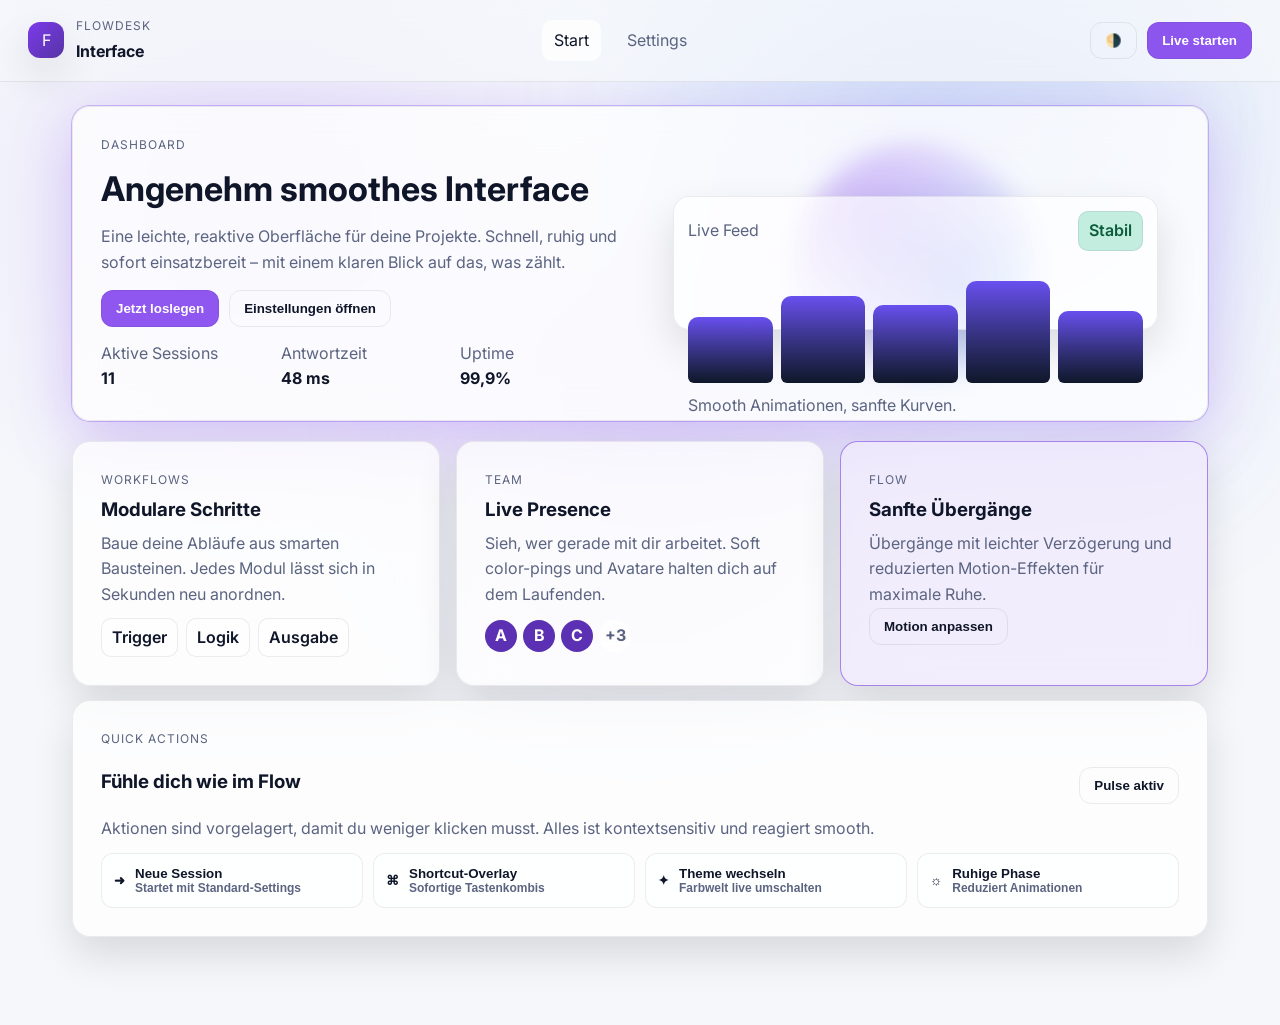
==== index.html @ dec35f63 "Document site usage and remove stray Index file" ====
<!DOCTYPE html>
<html lang="de">
  <head>
    <meta charset="UTF-8" />
    <meta name="viewport" content="width=device-width, initial-scale=1.0" />
    <title>Flowdesk – Interface</title>
    <link rel="preconnect" href="https://fonts.googleapis.com" />
    <link rel="preconnect" href="https://fonts.gstatic.com" crossorigin />
    <link
      href="https://fonts.googleapis.com/css2?family=Inter:wght@400;500;600;700&display=swap"
      rel="stylesheet"
    />
    <link rel="stylesheet" href="styles.css" />
  </head>
  <body>
    <div class="background-glow"></div>
    <header class="topbar">
      <div class="brand">
        <div class="brand-icon">F</div>
        <div>
          <p class="eyebrow">Flowdesk</p>
          <strong>Interface</strong>
        </div>
      </div>
      <nav class="nav-links">
        <a class="active" href="./index.html">Start</a>
        <a href="./settings.html">Settings</a>
      </nav>
      <div class="top-actions">
        <button class="ghost" id="theme-toggle" aria-label="Theme wechseln">
          🌗
        </button>
        <button class="primary">Live starten</button>
      </div>
    </header>

    <main class="layout">
      <section class="hero card">
        <div>
          <p class="eyebrow">Dashboard</p>
          <h1>Angenehm smoothes Interface</h1>
          <p class="muted">
            Eine leichte, reaktive Oberfläche für deine Projekte. Schnell, ruhig und
            sofort einsatzbereit – mit einem klaren Blick auf das, was zählt.
          </p>
          <div class="hero-actions">
            <button class="primary">Jetzt loslegen</button>
            <button class="ghost" onclick="window.location='settings.html'">
              Einstellungen öffnen
            </button>
          </div>
          <div class="mini-metrics">
            <div>
              <p class="muted">Aktive Sessions</p>
              <strong id="session-counter">12</strong>
            </div>
            <div>
              <p class="muted">Antwortzeit</p>
              <strong>48 ms</strong>
            </div>
            <div>
              <p class="muted">Uptime</p>
              <strong>99,9%</strong>
            </div>
          </div>
        </div>
        <div class="hero-visual">
          <div class="orb"></div>
          <div class="glass-panel">
            <div class="panel-heading">
              <p class="muted">Live Feed</p>
              <span class="chip success">Stabil</span>
            </div>
            <div class="graph">
              <div class="bar" style="height: 55%"></div>
              <div class="bar" style="height: 72%"></div>
              <div class="bar" style="height: 65%"></div>
              <div class="bar" style="height: 85%"></div>
              <div class="bar" style="height: 60%"></div>
            </div>
            <p class="muted">Smooth Animationen, sanfte Kurven.</p>
          </div>
        </div>
      </section>

      <section class="grid">
        <article class="card">
          <p class="eyebrow">Workflows</p>
          <h3>Modulare Schritte</h3>
          <p class="muted">
            Baue deine Abläufe aus smarten Bausteinen. Jedes Modul lässt sich in Sekunden
            neu anordnen.
          </p>
          <div class="pill-row">
            <span class="chip">Trigger</span>
            <span class="chip">Logik</span>
            <span class="chip">Ausgabe</span>
          </div>
        </article>
        <article class="card">
          <p class="eyebrow">Team</p>
          <h3>Live Presence</h3>
          <p class="muted">
            Sieh, wer gerade mit dir arbeitet. Soft color-pings und Avatare halten dich auf
            dem Laufenden.
          </p>
          <div class="avatars">
            <span class="avatar">A</span>
            <span class="avatar">B</span>
            <span class="avatar">C</span>
            <span class="avatar muted-avatar">+3</span>
          </div>
        </article>
        <article class="card highlight">
          <p class="eyebrow">Flow</p>
          <h3>Sanfte Übergänge</h3>
          <p class="muted">
            Übergänge mit leichter Verzögerung und reduzierten Motion-Effekten für
            maximale Ruhe.
          </p>
          <button class="primary ghost" onclick="window.location='settings.html'">
            Motion anpassen
          </button>
        </article>
      </section>

      <section class="card">
        <div class="section-header">
          <div>
            <p class="eyebrow">Quick Actions</p>
            <h3>Fühle dich wie im Flow</h3>
            <p class="muted">
              Aktionen sind vorgelagert, damit du weniger klicken musst. Alles ist
              kontextsensitiv und reagiert smooth.
            </p>
          </div>
          <button class="ghost" id="pulse-toggle">Pulse aktiv</button>
        </div>
        <div class="actions-grid">
          <button class="action-btn">
            <span>➜</span>
            <div>
              <strong>Neue Session</strong>
              <p class="muted small">Startet mit Standard-Settings</p>
            </div>
          </button>
          <button class="action-btn">
            <span>⌘</span>
            <div>
              <strong>Shortcut-Overlay</strong>
              <p class="muted small">Sofortige Tastenkombis</p>
            </div>
          </button>
          <button class="action-btn">
            <span>✦</span>
            <div>
              <strong>Theme wechseln</strong>
              <p class="muted small">Farbwelt live umschalten</p>
            </div>
          </button>
          <button class="action-btn">
            <span>☼</span>
            <div>
              <strong>Ruhige Phase</strong>
              <p class="muted small">Reduziert Animationen</p>
            </div>
          </button>
        </div>
      </section>
    </main>

    <script src="script.js"></script>
  </body>
</html>
---- styles.css ----
:root {
  --bg: #0f1629;
  --card: rgba(255, 255, 255, 0.04);
  --text: #e8ecf5;
  --muted: #9da8c2;
  --border: rgba(255, 255, 255, 0.08);
  --accent: #7c3aed;
  --shadow: 0 20px 60px rgba(0, 0, 0, 0.35);
  color-scheme: dark;
}

:root[data-theme='light'] {
  --bg: #f5f7fb;
  --card: rgba(255, 255, 255, 0.75);
  --text: #0f1629;
  --muted: #5b6480;
  --border: rgba(15, 22, 41, 0.08);
  --shadow: 0 18px 40px rgba(0, 0, 0, 0.12);
  color-scheme: light;
}

*,
*::before,
*::after {
  box-sizing: border-box;
}

body {
  margin: 0;
  font-family: 'Inter', system-ui, -apple-system, sans-serif;
  background: radial-gradient(circle at 20% 20%, rgba(124, 58, 237, 0.1), transparent 28%),
    radial-gradient(circle at 70% 10%, rgba(37, 99, 235, 0.08), transparent 26%),
    var(--bg);
  color: var(--text);
  min-height: 100vh;
  line-height: 1.6;
  transition: background 300ms ease, color 300ms ease;
  padding-bottom: 64px;
}

.background-glow {
  position: fixed;
  inset: 0;
  pointer-events: none;
  background: radial-gradient(circle, rgba(124, 58, 237, 0.14), transparent 40%),
    radial-gradient(circle at 80% 10%, rgba(37, 99, 235, 0.2), transparent 40%);
  filter: blur(60px);
  opacity: 0.65;
  z-index: 0;
}

.topbar {
  position: sticky;
  top: 0;
  z-index: 3;
  display: flex;
  align-items: center;
  justify-content: space-between;
  padding: 16px 28px;
  backdrop-filter: blur(16px);
  background: color-mix(in srgb, var(--bg) 75%, transparent);
  border-bottom: 1px solid var(--border);
}

.brand {
  display: flex;
  gap: 12px;
  align-items: center;
}

.brand-icon {
  width: 36px;
  height: 36px;
  display: grid;
  place-items: center;
  background: linear-gradient(135deg, var(--accent), color-mix(in srgb, var(--accent) 60%, #1f2937));
  color: #fff;
  border-radius: 12px;
  box-shadow: var(--shadow);
}

.nav-links {
  display: flex;
  gap: 14px;
  align-items: center;
}

.nav-links a {
  color: var(--muted);
  text-decoration: none;
  padding: 8px 12px;
  border-radius: 10px;
  transition: color 160ms ease, background 180ms ease;
}

.nav-links a:hover,
.nav-links a.active {
  color: var(--text);
  background: var(--card);
}

.top-actions {
  display: flex;
  gap: 10px;
}

.layout {
  position: relative;
  z-index: 1;
  max-width: 1200px;
  margin: 0 auto;
  padding: 24px clamp(16px, 3vw, 32px);
}

.card {
  background: var(--card);
  border: 1px solid var(--border);
  border-radius: 18px;
  padding: clamp(18px, 3vw, 28px);
  box-shadow: var(--shadow);
  backdrop-filter: blur(18px);
  transition: transform 160ms ease, border-color 160ms ease, background 200ms ease;
}

.card:hover {
  transform: translateY(-2px);
  border-color: color-mix(in srgb, var(--accent) 40%, var(--border));
}

.hero {
  display: grid;
  gap: 24px;
  grid-template-columns: repeat(auto-fit, minmax(280px, 1fr));
  align-items: center;
  margin-bottom: 20px;
}

.hero h1 {
  margin: 8px 0;
  font-size: clamp(24px, 4vw, 34px);
}

.muted {
  color: var(--muted);
  margin: 0;
}

.eyebrow {
  text-transform: uppercase;
  letter-spacing: 0.08em;
  font-size: 12px;
  color: var(--muted);
  margin: 0 0 4px;
}

.hero-actions {
  display: flex;
  gap: 10px;
  flex-wrap: wrap;
  margin-top: 14px;
}

.primary,
.ghost {
  border: 1px solid var(--border);
  padding: 10px 14px;
  border-radius: 12px;
  background: color-mix(in srgb, var(--accent) 85%, transparent);
  color: #fff;
  cursor: pointer;
  font-weight: 600;
  transition: transform 120ms ease, box-shadow 200ms ease, background 200ms ease;
}

.primary:hover {
  transform: translateY(-1px);
  box-shadow: 0 10px 26px color-mix(in srgb, var(--accent) 45%, transparent);
}

.ghost {
  background: transparent;
  color: var(--text);
}

.ghost:hover {
  background: var(--card);
}

.grid {
  display: grid;
  grid-template-columns: repeat(auto-fit, minmax(240px, 1fr));
  gap: 16px;
  margin: 14px 0;
}

.pill-row {
  display: flex;
  gap: 8px;
  flex-wrap: wrap;
  margin-top: 10px;
}

.chip {
  display: inline-flex;
  align-items: center;
  gap: 6px;
  padding: 6px 10px;
  border-radius: 10px;
  background: color-mix(in srgb, var(--card) 70%, transparent);
  border: 1px solid var(--border);
  color: var(--text);
  font-weight: 600;
}

.chip.success {
  background: color-mix(in srgb, #10b981 25%, var(--card));
  color: #0b5d3e;
}

.avatars {
  display: flex;
  gap: 6px;
  margin-top: 12px;
}

.avatar {
  width: 32px;
  height: 32px;
  display: grid;
  place-items: center;
  border-radius: 50%;
  background: color-mix(in srgb, var(--accent) 70%, #111827);
  color: #fff;
  font-weight: 700;
}

.muted-avatar {
  background: var(--card);
  color: var(--muted);
}

.highlight {
  border-color: color-mix(in srgb, var(--accent) 55%, var(--border));
  background: color-mix(in srgb, var(--accent) 8%, var(--card));
}

.mini-metrics {
  display: grid;
  grid-template-columns: repeat(auto-fit, minmax(120px, 1fr));
  gap: 12px;
  margin-top: 14px;
}

.hero-visual {
  position: relative;
  display: grid;
  place-items: center;
}

.orb {
  width: 240px;
  height: 240px;
  border-radius: 50%;
  background: radial-gradient(circle at 30% 30%, rgba(124, 58, 237, 0.35), transparent 70%),
    radial-gradient(circle at 70% 60%, rgba(37, 99, 235, 0.32), transparent 60%);
  filter: blur(12px);
  animation: float 6s ease-in-out infinite;
}

.glass-panel {
  position: absolute;
  inset: 20% 10%;
  background: color-mix(in srgb, var(--card) 90%, transparent);
  border-radius: 16px;
  padding: 14px;
  border: 1px solid var(--border);
  box-shadow: var(--shadow);
}

.panel-heading {
  display: flex;
  justify-content: space-between;
  align-items: center;
  margin-bottom: 12px;
}

.graph {
  display: grid;
  grid-template-columns: repeat(5, 1fr);
  gap: 8px;
  height: 120px;
  align-items: end;
  margin-bottom: 10px;
}

.bar {
  background: linear-gradient(180deg, color-mix(in srgb, var(--accent) 70%, #3b82f6), #0f172a);
  border-radius: 10px 10px 6px 6px;
  animation: pulse 2.4s ease-in-out infinite;
}

.grid.settings-grid .card {
  min-height: 180px;
}

.toggle-row,
.accent-row {
  display: flex;
  align-items: center;
  justify-content: space-between;
  gap: 12px;
  margin-top: 14px;
}

.accent-row {
  flex-wrap: wrap;
  justify-content: flex-start;
}

.chip.accent {
  cursor: pointer;
  border: 1px solid transparent;
  transition: border-color 150ms ease, transform 120ms ease;
}

.chip.accent:hover {
  transform: translateY(-1px);
  border-color: color-mix(in srgb, var(--accent) 60%, var(--border));
}

.switch {
  position: relative;
  display: inline-block;
  width: 48px;
  height: 26px;
}

.switch input {
  opacity: 0;
  width: 0;
  height: 0;
}

.slider {
  position: absolute;
  cursor: pointer;
  inset: 0;
  background: color-mix(in srgb, var(--muted) 25%, var(--card));
  transition: 180ms;
  border-radius: 32px;
  border: 1px solid var(--border);
}

.slider:before {
  position: absolute;
  content: '';
  height: 18px;
  width: 18px;
  left: 4px;
  bottom: 3px;
  background: #fff;
  border-radius: 50%;
  transition: 180ms;
  box-shadow: 0 6px 16px rgba(0, 0, 0, 0.25);
}

input:checked + .slider {
  background: color-mix(in srgb, var(--accent) 70%, transparent);
}

input:checked + .slider:before {
  transform: translateX(20px);
}

.section-header {
  display: flex;
  justify-content: space-between;
  gap: 12px;
  align-items: center;
  flex-wrap: wrap;
}

.actions-grid {
  display: grid;
  grid-template-columns: repeat(auto-fit, minmax(220px, 1fr));
  gap: 10px;
  margin-top: 12px;
}

.action-btn {
  display: grid;
  grid-template-columns: auto 1fr;
  gap: 10px;
  align-items: center;
  width: 100%;
  border: 1px solid var(--border);
  background: color-mix(in srgb, var(--card) 80%, transparent);
  color: var(--text);
  border-radius: 12px;
  padding: 12px;
  cursor: pointer;
  font-weight: 600;
  text-align: left;
  transition: border-color 160ms ease, transform 120ms ease, background 160ms ease;
}

.action-btn:hover {
  border-color: color-mix(in srgb, var(--accent) 45%, var(--border));
  transform: translateY(-1px);
}

.small {
  font-size: 12px;
}

.card.slim {
  margin-bottom: 14px;
}

.stats {
  inset: auto;
  position: relative;
  width: min(320px, 100%);
}

.stat-row {
  display: flex;
  justify-content: space-between;
  margin: 8px 0;
  color: var(--muted);
}

.stat-row strong {
  color: var(--text);
}

.hero .glass-panel {
  inset: 22% 4%;
}

.hero .glass-panel.stats {
  inset: auto;
}

.chip.active-accent {
  border-color: var(--accent);
  box-shadow: 0 0 0 2px color-mix(in srgb, var(--accent) 18%, transparent);
}

.section-header .ghost {
  border-color: var(--border);
}

.grid .card h3 {
  margin: 6px 0;
}

.grid .card p {
  margin: 0;
}

.hero-visual .glass-panel p {
  margin: 0;
}

@keyframes float {
  0%,
  100% {
    transform: translateY(0);
  }
  50% {
    transform: translateY(-8px);
  }
}

@keyframes pulse {
  0%,
  100% {
    opacity: 0.6;
  }
  50% {
    opacity: 1;
  }
}

@media (max-width: 720px) {
  .topbar {
    flex-wrap: wrap;
    gap: 10px;
  }

  .hero-visual .glass-panel {
    position: relative;
    inset: 0;
    margin-top: 10px;
  }
}
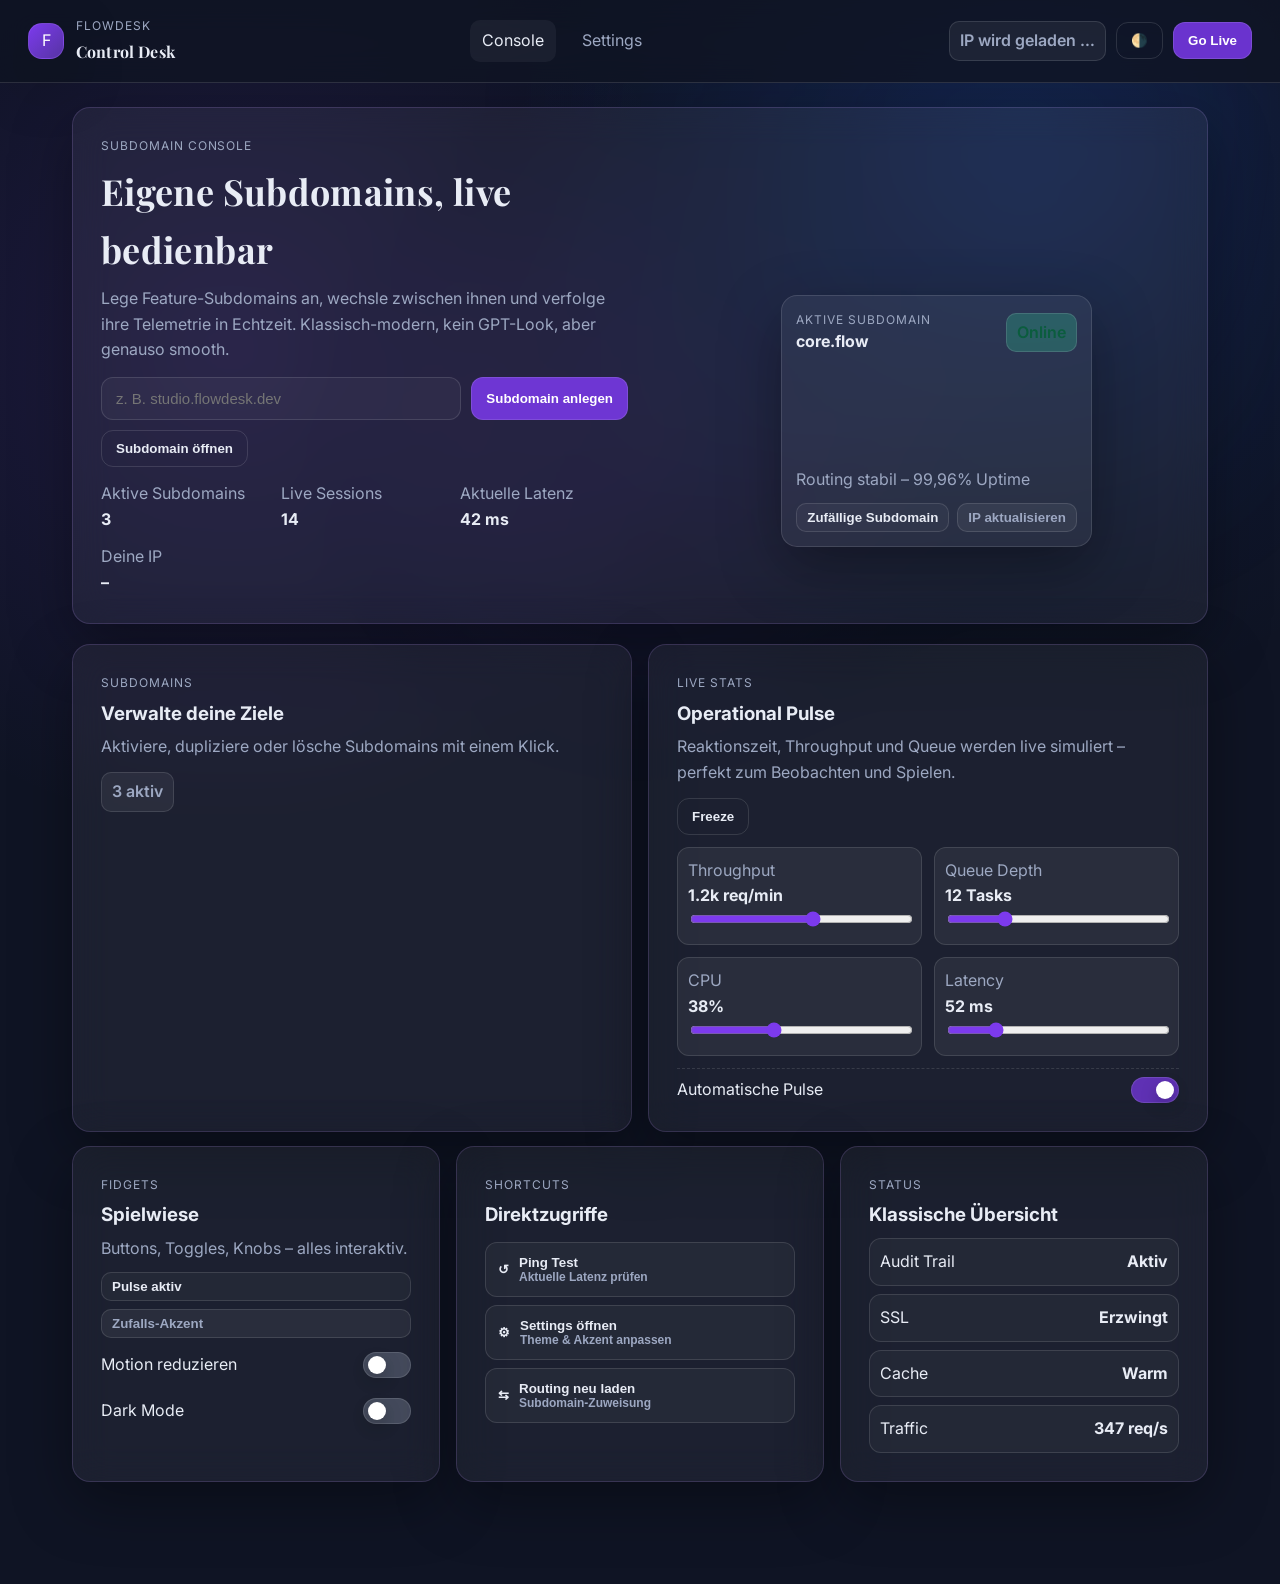
==== commit 5ad5de9f: "Add subdomain console with live stats and IP display" ====
--- a/index.html
+++ b/index.html
@@ -3,169 +3,227 @@
   <head>
     <meta charset="UTF-8" />
     <meta name="viewport" content="width=device-width, initial-scale=1.0" />
-    <title>Flowdesk – Interface</title>
+    <title>Flowdesk Control – Subdomains & Live Ops</title>
     <link rel="preconnect" href="https://fonts.googleapis.com" />
     <link rel="preconnect" href="https://fonts.gstatic.com" crossorigin />
     <link
-      href="https://fonts.googleapis.com/css2?family=Inter:wght@400;500;600;700&display=swap"
+      href="https://fonts.googleapis.com/css2?family=Inter:wght@400;500;600;700&family=Playfair+Display:wght@600&display=swap"
       rel="stylesheet"
     />
     <link rel="stylesheet" href="styles.css" />
   </head>
   <body>
     <div class="background-glow"></div>
-    <header class="topbar">
-      <div class="brand">
+    <header class="topbar classic">
+      <div class="brand classic">
         <div class="brand-icon">F</div>
         <div>
           <p class="eyebrow">Flowdesk</p>
-          <strong>Interface</strong>
+          <strong class="brand-title">Control Desk</strong>
         </div>
       </div>
       <nav class="nav-links">
-        <a class="active" href="./index.html">Start</a>
+        <a class="active" href="./index.html">Console</a>
         <a href="./settings.html">Settings</a>
       </nav>
       <div class="top-actions">
-        <button class="ghost" id="theme-toggle" aria-label="Theme wechseln">
-          🌗
-        </button>
-        <button class="primary">Live starten</button>
+        <span class="chip subtle" id="ip-chip">IP wird geladen …</span>
+        <button class="ghost" id="theme-toggle" aria-label="Theme wechseln">🌗</button>
+        <button class="primary">Go Live</button>
       </div>
     </header>
 
     <main class="layout">
-      <section class="hero card">
+      <section class="hero card classic">
         <div>
-          <p class="eyebrow">Dashboard</p>
-          <h1>Angenehm smoothes Interface</h1>
+          <p class="eyebrow">Subdomain Console</p>
+          <h1>Eigene Subdomains, live bedienbar</h1>
           <p class="muted">
-            Eine leichte, reaktive Oberfläche für deine Projekte. Schnell, ruhig und
-            sofort einsatzbereit – mit einem klaren Blick auf das, was zählt.
+            Lege Feature-Subdomains an, wechsle zwischen ihnen und verfolge ihre Telemetrie
+            in Echtzeit. Klassisch-modern, kein GPT-Look, aber genauso smooth.
           </p>
           <div class="hero-actions">
-            <button class="primary">Jetzt loslegen</button>
-            <button class="ghost" onclick="window.location='settings.html'">
-              Einstellungen öffnen
-            </button>
+            <input
+              class="input"
+              id="subdomain-input"
+              placeholder="z. B. studio.flowdesk.dev"
+              aria-label="Subdomain eingeben"
+            />
+            <button class="primary" id="add-subdomain">Subdomain anlegen</button>
+            <button class="ghost" id="open-current">Subdomain öffnen</button>
           </div>
           <div class="mini-metrics">
             <div>
-              <p class="muted">Aktive Sessions</p>
-              <strong id="session-counter">12</strong>
-            </div>
-            <div>
-              <p class="muted">Antwortzeit</p>
-              <strong>48 ms</strong>
-            </div>
-            <div>
-              <p class="muted">Uptime</p>
-              <strong>99,9%</strong>
+              <p class="muted">Aktive Subdomains</p>
+              <strong id="subdomain-count">3</strong>
+            </div>
+            <div>
+              <p class="muted">Live Sessions</p>
+              <strong id="session-counter">14</strong>
+            </div>
+            <div>
+              <p class="muted">Aktuelle Latenz</p>
+              <strong id="latency">42 ms</strong>
+            </div>
+            <div>
+              <p class="muted">Deine IP</p>
+              <strong id="ip-text">–</strong>
             </div>
           </div>
         </div>
-        <div class="hero-visual">
-          <div class="orb"></div>
-          <div class="glass-panel">
+        <div class="hero-visual classic-pane">
+          <div class="glass-panel classic">
             <div class="panel-heading">
-              <p class="muted">Live Feed</p>
-              <span class="chip success">Stabil</span>
-            </div>
-            <div class="graph">
-              <div class="bar" style="height: 55%"></div>
-              <div class="bar" style="height: 72%"></div>
-              <div class="bar" style="height: 65%"></div>
-              <div class="bar" style="height: 85%"></div>
-              <div class="bar" style="height: 60%"></div>
-            </div>
-            <p class="muted">Smooth Animationen, sanfte Kurven.</p>
+              <div>
+                <p class="eyebrow">Aktive Subdomain</p>
+                <strong id="current-subdomain">core.flow</strong>
+              </div>
+              <span class="chip success" id="current-status">Online</span>
+            </div>
+            <div class="graph tight" id="sparkline">
+              <div class="bar"></div>
+              <div class="bar"></div>
+              <div class="bar"></div>
+              <div class="bar"></div>
+              <div class="bar"></div>
+            </div>
+            <p class="muted" id="subdomain-note">Routing stabil – 99,96% Uptime</p>
+            <div class="fidget-row">
+              <button class="chip" id="shuffle-subdomain">Zufällige Subdomain</button>
+              <button class="chip subtle" id="refresh-ip">IP aktualisieren</button>
+            </div>
           </div>
         </div>
       </section>
 
-      <section class="grid">
-        <article class="card">
-          <p class="eyebrow">Workflows</p>
-          <h3>Modulare Schritte</h3>
-          <p class="muted">
-            Baue deine Abläufe aus smarten Bausteinen. Jedes Modul lässt sich in Sekunden
-            neu anordnen.
-          </p>
-          <div class="pill-row">
-            <span class="chip">Trigger</span>
-            <span class="chip">Logik</span>
-            <span class="chip">Ausgabe</span>
-          </div>
-        </article>
-        <article class="card">
-          <p class="eyebrow">Team</p>
-          <h3>Live Presence</h3>
-          <p class="muted">
-            Sieh, wer gerade mit dir arbeitet. Soft color-pings und Avatare halten dich auf
-            dem Laufenden.
-          </p>
-          <div class="avatars">
-            <span class="avatar">A</span>
-            <span class="avatar">B</span>
-            <span class="avatar">C</span>
-            <span class="avatar muted-avatar">+3</span>
-          </div>
-        </article>
-        <article class="card highlight">
-          <p class="eyebrow">Flow</p>
-          <h3>Sanfte Übergänge</h3>
-          <p class="muted">
-            Übergänge mit leichter Verzögerung und reduzierten Motion-Effekten für
-            maximale Ruhe.
-          </p>
-          <button class="primary ghost" onclick="window.location='settings.html'">
-            Motion anpassen
-          </button>
+      <section class="grid two-col">
+        <article class="card classic">
+          <div class="section-header">
+            <div>
+              <p class="eyebrow">Subdomains</p>
+              <h3>Verwalte deine Ziele</h3>
+              <p class="muted">Aktiviere, dupliziere oder lösche Subdomains mit einem Klick.</p>
+            </div>
+            <span class="chip subtle" id="active-label">3 aktiv</span>
+          </div>
+          <div class="subdomain-list" id="subdomain-list"></div>
+        </article>
+
+        <article class="card classic">
+          <div class="section-header">
+            <div>
+              <p class="eyebrow">Live Stats</p>
+              <h3>Operational Pulse</h3>
+              <p class="muted">
+                Reaktionszeit, Throughput und Queue werden live simuliert – perfekt zum
+                Beobachten und Spielen.
+              </p>
+            </div>
+            <button class="ghost" id="freeze-stats">Freeze</button>
+          </div>
+          <div class="stats-grid">
+            <div class="stat-block">
+              <p class="muted">Throughput</p>
+              <strong id="throughput">1.2k req/min</strong>
+              <div class="dial">
+                <input type="range" min="200" max="2000" value="1200" id="throughput-slider" />
+              </div>
+            </div>
+            <div class="stat-block">
+              <p class="muted">Queue Depth</p>
+              <strong id="queue">12 Tasks</strong>
+              <div class="dial">
+                <input type="range" min="0" max="50" value="12" id="queue-slider" />
+              </div>
+            </div>
+            <div class="stat-block">
+              <p class="muted">CPU</p>
+              <strong id="cpu">38%</strong>
+              <div class="dial">
+                <input type="range" min="5" max="95" value="38" id="cpu-slider" />
+              </div>
+            </div>
+            <div class="stat-block">
+              <p class="muted">Latency</p>
+              <strong id="latency-live">52 ms</strong>
+              <div class="dial">
+                <input type="range" min="20" max="180" value="52" id="latency-slider" />
+              </div>
+            </div>
+          </div>
+          <div class="toggle-row padded">
+            <span>Automatische Pulse</span>
+            <label class="switch">
+              <input type="checkbox" id="auto-pulse" checked />
+              <span class="slider"></span>
+            </label>
+          </div>
         </article>
       </section>
 
-      <section class="card">
-        <div class="section-header">
-          <div>
-            <p class="eyebrow">Quick Actions</p>
-            <h3>Fühle dich wie im Flow</h3>
-            <p class="muted">
-              Aktionen sind vorgelagert, damit du weniger klicken musst. Alles ist
-              kontextsensitiv und reagiert smooth.
-            </p>
-          </div>
-          <button class="ghost" id="pulse-toggle">Pulse aktiv</button>
-        </div>
-        <div class="actions-grid">
-          <button class="action-btn">
-            <span>➜</span>
-            <div>
-              <strong>Neue Session</strong>
-              <p class="muted small">Startet mit Standard-Settings</p>
-            </div>
-          </button>
-          <button class="action-btn">
-            <span>⌘</span>
-            <div>
-              <strong>Shortcut-Overlay</strong>
-              <p class="muted small">Sofortige Tastenkombis</p>
-            </div>
-          </button>
-          <button class="action-btn">
-            <span>✦</span>
-            <div>
-              <strong>Theme wechseln</strong>
-              <p class="muted small">Farbwelt live umschalten</p>
-            </div>
-          </button>
-          <button class="action-btn">
-            <span>☼</span>
-            <div>
-              <strong>Ruhige Phase</strong>
-              <p class="muted small">Reduziert Animationen</p>
-            </div>
-          </button>
-        </div>
+      <section class="grid three-col">
+        <article class="card classic">
+          <p class="eyebrow">Fidgets</p>
+          <h3>Spielwiese</h3>
+          <p class="muted">Buttons, Toggles, Knobs – alles interaktiv.</p>
+          <div class="fidget-grid">
+            <button class="chip" id="pulse-toggle">Pulse aktiv</button>
+            <button class="chip subtle" id="accent-random">Zufalls-Akzent</button>
+            <label class="switch-row">
+              <span>Motion reduzieren</span>
+              <label class="switch">
+                <input type="checkbox" id="motion-toggle" />
+                <span class="slider"></span>
+              </label>
+            </label>
+            <label class="switch-row">
+              <span>Dark Mode</span>
+              <label class="switch">
+                <input type="checkbox" id="dark-mode-toggle" />
+                <span class="slider"></span>
+              </label>
+            </label>
+          </div>
+        </article>
+
+        <article class="card classic">
+          <p class="eyebrow">Shortcuts</p>
+          <h3>Direktzugriffe</h3>
+          <div class="actions-grid tight">
+            <button class="action-btn">
+              <span>↺</span>
+              <div>
+                <strong>Ping Test</strong>
+                <p class="muted small">Aktuelle Latenz prüfen</p>
+              </div>
+            </button>
+            <button class="action-btn" onclick="window.location='settings.html'">
+              <span>⚙︎</span>
+              <div>
+                <strong>Settings öffnen</strong>
+                <p class="muted small">Theme & Akzent anpassen</p>
+              </div>
+            </button>
+            <button class="action-btn">
+              <span>⇆</span>
+              <div>
+                <strong>Routing neu laden</strong>
+                <p class="muted small">Subdomain-Zuweisung</p>
+              </div>
+            </button>
+          </div>
+        </article>
+
+        <article class="card classic">
+          <p class="eyebrow">Status</p>
+          <h3>Klassische Übersicht</h3>
+          <ul class="status-list" id="status-list">
+            <li><span>Audit Trail</span><strong>Aktiv</strong></li>
+            <li><span>SSL</span><strong>Erzwingt</strong></li>
+            <li><span>Cache</span><strong>Warm</strong></li>
+            <li><span>Traffic</span><strong>347 req/s</strong></li>
+          </ul>
+        </article>
       </section>
     </main>
 
--- a/styles.css
+++ b/styles.css
@@ -1,21 +1,23 @@
 :root {
-  --bg: #0f1629;
-  --card: rgba(255, 255, 255, 0.04);
+  --bg: #0f1424;
+  --card: rgba(255, 255, 255, 0.05);
   --text: #e8ecf5;
   --muted: #9da8c2;
-  --border: rgba(255, 255, 255, 0.08);
+  --border: rgba(255, 255, 255, 0.12);
   --accent: #7c3aed;
   --shadow: 0 20px 60px rgba(0, 0, 0, 0.35);
+  --classic: rgba(255, 255, 255, 0.08);
   color-scheme: dark;
 }
 
 :root[data-theme='light'] {
-  --bg: #f5f7fb;
-  --card: rgba(255, 255, 255, 0.75);
+  --bg: #f4f5fb;
+  --card: rgba(255, 255, 255, 0.9);
   --text: #0f1629;
   --muted: #5b6480;
-  --border: rgba(15, 22, 41, 0.08);
+  --border: rgba(15, 22, 41, 0.1);
   --shadow: 0 18px 40px rgba(0, 0, 0, 0.12);
+  --classic: rgba(15, 22, 41, 0.04);
   color-scheme: light;
 }
 
@@ -28,9 +30,8 @@
 body {
   margin: 0;
   font-family: 'Inter', system-ui, -apple-system, sans-serif;
-  background: radial-gradient(circle at 20% 20%, rgba(124, 58, 237, 0.1), transparent 28%),
-    radial-gradient(circle at 70% 10%, rgba(37, 99, 235, 0.08), transparent 26%),
-    var(--bg);
+  background: radial-gradient(circle at 18% 22%, rgba(124, 58, 237, 0.14), transparent 30%),
+    radial-gradient(circle at 80% 12%, rgba(37, 99, 235, 0.1), transparent 30%), var(--bg);
   color: var(--text);
   min-height: 100vh;
   line-height: 1.6;
@@ -58,7 +59,7 @@
   justify-content: space-between;
   padding: 16px 28px;
   backdrop-filter: blur(16px);
-  background: color-mix(in srgb, var(--bg) 75%, transparent);
+  background: color-mix(in srgb, var(--bg) 80%, transparent);
   border-bottom: 1px solid var(--border);
 }
 
@@ -77,6 +78,16 @@
   color: #fff;
   border-radius: 12px;
   box-shadow: var(--shadow);
+}
+
+.brand.classic .brand-icon {
+  border-radius: 14px;
+  border: 1px solid color-mix(in srgb, var(--accent) 30%, var(--border));
+}
+
+.brand-title {
+  font-family: 'Playfair Display', 'Inter', sans-serif;
+  letter-spacing: 0.01em;
 }
 
 .nav-links {
@@ -102,6 +113,7 @@
 .top-actions {
   display: flex;
   gap: 10px;
+  align-items: center;
 }
 
 .layout {
@@ -127,6 +139,11 @@
   border-color: color-mix(in srgb, var(--accent) 40%, var(--border));
 }
 
+.card.classic {
+  background: color-mix(in srgb, var(--card) 80%, var(--classic));
+  border-color: color-mix(in srgb, var(--border) 70%, var(--accent) 10%);
+}
+
 .hero {
   display: grid;
   gap: 24px;
@@ -137,7 +154,9 @@
 
 .hero h1 {
   margin: 8px 0;
-  font-size: clamp(24px, 4vw, 34px);
+  font-size: clamp(26px, 4vw, 36px);
+  font-family: 'Playfair Display', 'Inter', sans-serif;
+  letter-spacing: 0.01em;
 }
 
 .muted {
@@ -158,6 +177,17 @@
   gap: 10px;
   flex-wrap: wrap;
   margin-top: 14px;
+}
+
+.input {
+  flex: 1;
+  min-width: 240px;
+  padding: 12px 14px;
+  border-radius: 12px;
+  border: 1px solid var(--border);
+  background: color-mix(in srgb, var(--card) 80%, transparent);
+  color: var(--text);
+  font-size: 15px;
 }
 
 .primary,
@@ -193,6 +223,14 @@
   margin: 14px 0;
 }
 
+.grid.two-col {
+  grid-template-columns: repeat(auto-fit, minmax(320px, 1fr));
+}
+
+.grid.three-col {
+  grid-template-columns: repeat(auto-fit, minmax(280px, 1fr));
+}
+
 .pill-row {
   display: flex;
   gap: 8px;
@@ -215,6 +253,11 @@
 .chip.success {
   background: color-mix(in srgb, #10b981 25%, var(--card));
   color: #0b5d3e;
+}
+
+.chip.subtle {
+  background: color-mix(in srgb, var(--card) 70%, var(--classic));
+  color: var(--muted);
 }
 
 .avatars {
@@ -246,7 +289,7 @@
 
 .mini-metrics {
   display: grid;
-  grid-template-columns: repeat(auto-fit, minmax(120px, 1fr));
+  grid-template-columns: repeat(auto-fit, minmax(140px, 1fr));
   gap: 12px;
   margin-top: 14px;
 }
@@ -277,6 +320,12 @@
   box-shadow: var(--shadow);
 }
 
+.glass-panel.classic {
+  inset: auto;
+  position: relative;
+  background: color-mix(in srgb, var(--card) 80%, var(--classic));
+}
+
 .panel-heading {
   display: flex;
   justify-content: space-between;
@@ -297,6 +346,10 @@
   background: linear-gradient(180deg, color-mix(in srgb, var(--accent) 70%, #3b82f6), #0f172a);
   border-radius: 10px 10px 6px 6px;
   animation: pulse 2.4s ease-in-out infinite;
+}
+
+.graph.tight {
+  height: 90px;
 }
 
 .grid.settings-grid .card {
@@ -387,6 +440,10 @@
   margin-top: 12px;
 }
 
+.actions-grid.tight {
+  gap: 8px;
+}
+
 .action-btn {
   display: grid;
   grid-template-columns: auto 1fr;
@@ -417,6 +474,11 @@
   margin-bottom: 14px;
 }
 
+.classic-pane {
+  display: grid;
+  place-items: center;
+}
+
 .stats {
   inset: auto;
   position: relative;
@@ -461,6 +523,109 @@
 
 .hero-visual .glass-panel p {
   margin: 0;
+}
+
+.subdomain-list {
+  display: grid;
+  gap: 10px;
+  margin-top: 14px;
+}
+
+.subdomain-item {
+  display: grid;
+  grid-template-columns: 1fr auto;
+  gap: 10px;
+  align-items: center;
+  padding: 12px;
+  border: 1px solid var(--border);
+  border-radius: 12px;
+  background: color-mix(in srgb, var(--card) 75%, transparent);
+}
+
+.subdomain-item .actions {
+  display: flex;
+  gap: 6px;
+}
+
+.subdomain-item strong {
+  font-size: 16px;
+}
+
+.subdomain-item p {
+  margin: 2px 0 0;
+  color: var(--muted);
+}
+
+.subdomain-item .chip {
+  padding: 4px 8px;
+}
+
+.stats-grid {
+  display: grid;
+  grid-template-columns: repeat(auto-fit, minmax(200px, 1fr));
+  gap: 12px;
+  margin: 12px 0;
+}
+
+.stat-block {
+  border: 1px solid var(--border);
+  border-radius: 12px;
+  padding: 10px;
+  background: color-mix(in srgb, var(--card) 75%, var(--classic));
+}
+
+.dial input {
+  width: 100%;
+}
+
+.switch-row {
+  display: flex;
+  justify-content: space-between;
+  align-items: center;
+  width: 100%;
+  gap: 8px;
+  padding: 6px 0;
+}
+
+.fidget-grid {
+  display: grid;
+  grid-template-columns: repeat(auto-fit, minmax(160px, 1fr));
+  gap: 8px;
+  margin-top: 10px;
+}
+
+.status-list {
+  list-style: none;
+  padding: 0;
+  margin: 8px 0 0;
+  display: grid;
+  gap: 8px;
+}
+
+.status-list li {
+  display: flex;
+  justify-content: space-between;
+  border: 1px solid var(--border);
+  padding: 10px;
+  border-radius: 12px;
+  background: color-mix(in srgb, var(--card) 70%, transparent);
+}
+
+.fidget-row {
+  display: flex;
+  gap: 8px;
+  flex-wrap: wrap;
+  margin-top: 10px;
+}
+
+.toggle-row.padded {
+  margin-top: 8px;
+  padding-top: 8px;
+  border-top: 1px dashed var(--border);
+}
+
+input[type='range'] {
+  accent-color: var(--accent);
 }
 
 @keyframes float {
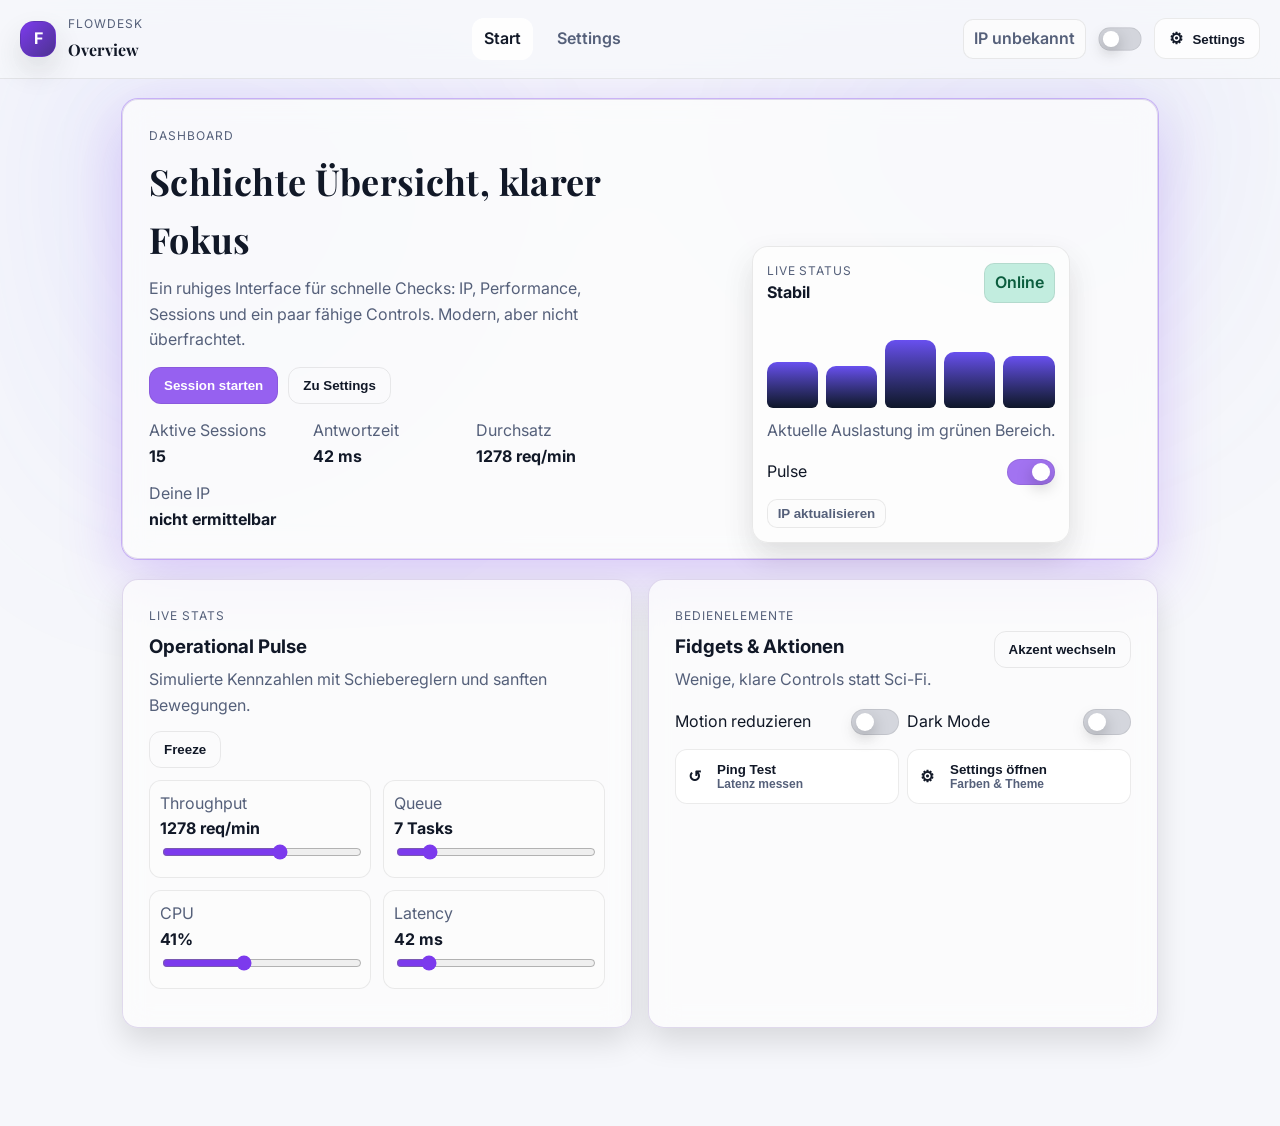
==== commit 3dd022a3: "Refine layout with responsive design and working theme toggle" ====
--- a/index.html
+++ b/index.html
@@ -3,7 +3,7 @@
   <head>
     <meta charset="UTF-8" />
     <meta name="viewport" content="width=device-width, initial-scale=1.0" />
-    <title>Flowdesk Control – Subdomains & Live Ops</title>
+    <title>Flowdesk – Übersicht</title>
     <link rel="preconnect" href="https://fonts.googleapis.com" />
     <link rel="preconnect" href="https://fonts.gstatic.com" crossorigin />
     <link
@@ -19,51 +19,51 @@
         <div class="brand-icon">F</div>
         <div>
           <p class="eyebrow">Flowdesk</p>
-          <strong class="brand-title">Control Desk</strong>
+          <strong class="brand-title">Overview</strong>
         </div>
       </div>
       <nav class="nav-links">
-        <a class="active" href="./index.html">Console</a>
-        <a href="./settings.html">Settings</a>
+        <a class="active" href="./index.html">Start</a>
+        <a href="https://christhscrde-blip.github.io/symmetrical-bassoon/settings">Settings</a>
       </nav>
       <div class="top-actions">
         <span class="chip subtle" id="ip-chip">IP wird geladen …</span>
-        <button class="ghost" id="theme-toggle" aria-label="Theme wechseln">🌗</button>
-        <button class="primary">Go Live</button>
+        <label class="switch compact" aria-label="Theme wechseln">
+          <input type="checkbox" id="theme-toggle" />
+          <span class="slider"></span>
+        </label>
+        <button class="primary ghost" id="quick-settings">
+          <span class="icon">⚙︎</span>
+          Settings
+        </button>
       </div>
     </header>
 
     <main class="layout">
-      <section class="hero card classic">
+      <section class="hero card classic slide-in">
         <div>
-          <p class="eyebrow">Subdomain Console</p>
-          <h1>Eigene Subdomains, live bedienbar</h1>
+          <p class="eyebrow">Dashboard</p>
+          <h1>Schlichte Übersicht, klarer Fokus</h1>
           <p class="muted">
-            Lege Feature-Subdomains an, wechsle zwischen ihnen und verfolge ihre Telemetrie
-            in Echtzeit. Klassisch-modern, kein GPT-Look, aber genauso smooth.
+            Ein ruhiges Interface für schnelle Checks: IP, Performance, Sessions und ein
+            paar fähige Controls. Modern, aber nicht überfrachtet.
           </p>
           <div class="hero-actions">
-            <input
-              class="input"
-              id="subdomain-input"
-              placeholder="z. B. studio.flowdesk.dev"
-              aria-label="Subdomain eingeben"
-            />
-            <button class="primary" id="add-subdomain">Subdomain anlegen</button>
-            <button class="ghost" id="open-current">Subdomain öffnen</button>
+            <button class="primary" id="cta-start">Session starten</button>
+            <button class="ghost" id="cta-settings">Zu Settings</button>
           </div>
           <div class="mini-metrics">
             <div>
-              <p class="muted">Aktive Subdomains</p>
-              <strong id="subdomain-count">3</strong>
-            </div>
-            <div>
-              <p class="muted">Live Sessions</p>
+              <p class="muted">Aktive Sessions</p>
               <strong id="session-counter">14</strong>
             </div>
             <div>
-              <p class="muted">Aktuelle Latenz</p>
+              <p class="muted">Antwortzeit</p>
               <strong id="latency">42 ms</strong>
+            </div>
+            <div>
+              <p class="muted">Durchsatz</p>
+              <strong id="throughput">1.2k req/min</strong>
             </div>
             <div>
               <p class="muted">Deine IP</p>
@@ -75,10 +75,10 @@
           <div class="glass-panel classic">
             <div class="panel-heading">
               <div>
-                <p class="eyebrow">Aktive Subdomain</p>
-                <strong id="current-subdomain">core.flow</strong>
+                <p class="eyebrow">Live Status</p>
+                <strong id="status-label">Stabil</strong>
               </div>
-              <span class="chip success" id="current-status">Online</span>
+              <span class="chip success" id="status-chip">Online</span>
             </div>
             <div class="graph tight" id="sparkline">
               <div class="bar"></div>
@@ -87,9 +87,15 @@
               <div class="bar"></div>
               <div class="bar"></div>
             </div>
-            <p class="muted" id="subdomain-note">Routing stabil – 99,96% Uptime</p>
+            <p class="muted" id="subdomain-note">Aktuelle Auslastung im grünen Bereich.</p>
             <div class="fidget-row">
-              <button class="chip" id="shuffle-subdomain">Zufällige Subdomain</button>
+              <label class="switch-row">
+                <span>Pulse</span>
+                <label class="switch">
+                  <input type="checkbox" id="pulse-toggle" />
+                  <span class="slider"></span>
+                </label>
+              </label>
               <button class="chip subtle" id="refresh-ip">IP aktualisieren</button>
             </div>
           </div>
@@ -97,40 +103,25 @@
       </section>
 
       <section class="grid two-col">
-        <article class="card classic">
-          <div class="section-header">
-            <div>
-              <p class="eyebrow">Subdomains</p>
-              <h3>Verwalte deine Ziele</h3>
-              <p class="muted">Aktiviere, dupliziere oder lösche Subdomains mit einem Klick.</p>
-            </div>
-            <span class="chip subtle" id="active-label">3 aktiv</span>
-          </div>
-          <div class="subdomain-list" id="subdomain-list"></div>
-        </article>
-
-        <article class="card classic">
+        <article class="card classic slide-in">
           <div class="section-header">
             <div>
               <p class="eyebrow">Live Stats</p>
               <h3>Operational Pulse</h3>
-              <p class="muted">
-                Reaktionszeit, Throughput und Queue werden live simuliert – perfekt zum
-                Beobachten und Spielen.
-              </p>
+              <p class="muted">Simulierte Kennzahlen mit Schiebereglern und sanften Bewegungen.</p>
             </div>
             <button class="ghost" id="freeze-stats">Freeze</button>
           </div>
           <div class="stats-grid">
             <div class="stat-block">
               <p class="muted">Throughput</p>
-              <strong id="throughput">1.2k req/min</strong>
+              <strong id="throughput-live">1.2k req/min</strong>
               <div class="dial">
                 <input type="range" min="200" max="2000" value="1200" id="throughput-slider" />
               </div>
             </div>
             <div class="stat-block">
-              <p class="muted">Queue Depth</p>
+              <p class="muted">Queue</p>
               <strong id="queue">12 Tasks</strong>
               <div class="dial">
                 <input type="range" min="0" max="50" value="12" id="queue-slider" />
@@ -151,24 +142,18 @@
               </div>
             </div>
           </div>
-          <div class="toggle-row padded">
-            <span>Automatische Pulse</span>
-            <label class="switch">
-              <input type="checkbox" id="auto-pulse" checked />
-              <span class="slider"></span>
-            </label>
+        </article>
+
+        <article class="card classic slide-in">
+          <div class="section-header">
+            <div>
+              <p class="eyebrow">Bedienelemente</p>
+              <h3>Fidgets & Aktionen</h3>
+              <p class="muted">Wenige, klare Controls statt Sci-Fi.</p>
+            </div>
+            <button class="ghost" id="accent-random">Akzent wechseln</button>
           </div>
-        </article>
-      </section>
-
-      <section class="grid three-col">
-        <article class="card classic">
-          <p class="eyebrow">Fidgets</p>
-          <h3>Spielwiese</h3>
-          <p class="muted">Buttons, Toggles, Knobs – alles interaktiv.</p>
           <div class="fidget-grid">
-            <button class="chip" id="pulse-toggle">Pulse aktiv</button>
-            <button class="chip subtle" id="accent-random">Zufalls-Akzent</button>
             <label class="switch-row">
               <span>Motion reduzieren</span>
               <label class="switch">
@@ -183,46 +168,21 @@
                 <span class="slider"></span>
               </label>
             </label>
-          </div>
-        </article>
-
-        <article class="card classic">
-          <p class="eyebrow">Shortcuts</p>
-          <h3>Direktzugriffe</h3>
-          <div class="actions-grid tight">
-            <button class="action-btn">
-              <span>↺</span>
+            <button class="action-btn minimal" id="ping-test">
+              <span class="icon">↺</span>
               <div>
                 <strong>Ping Test</strong>
-                <p class="muted small">Aktuelle Latenz prüfen</p>
+                <p class="muted small">Latenz messen</p>
               </div>
             </button>
-            <button class="action-btn" onclick="window.location='settings.html'">
-              <span>⚙︎</span>
+            <button class="action-btn minimal" id="open-settings">
+              <span class="icon">⚙︎</span>
               <div>
                 <strong>Settings öffnen</strong>
-                <p class="muted small">Theme & Akzent anpassen</p>
-              </div>
-            </button>
-            <button class="action-btn">
-              <span>⇆</span>
-              <div>
-                <strong>Routing neu laden</strong>
-                <p class="muted small">Subdomain-Zuweisung</p>
+                <p class="muted small">Farben & Theme</p>
               </div>
             </button>
           </div>
-        </article>
-
-        <article class="card classic">
-          <p class="eyebrow">Status</p>
-          <h3>Klassische Übersicht</h3>
-          <ul class="status-list" id="status-list">
-            <li><span>Audit Trail</span><strong>Aktiv</strong></li>
-            <li><span>SSL</span><strong>Erzwingt</strong></li>
-            <li><span>Cache</span><strong>Warm</strong></li>
-            <li><span>Traffic</span><strong>347 req/s</strong></li>
-          </ul>
         </article>
       </section>
     </main>
--- a/styles.css
+++ b/styles.css
@@ -1,23 +1,23 @@
 :root {
-  --bg: #0f1424;
-  --card: rgba(255, 255, 255, 0.05);
-  --text: #e8ecf5;
-  --muted: #9da8c2;
+  --bg: #0f1624;
+  --card: rgba(255, 255, 255, 0.06);
+  --text: #e9edf5;
+  --muted: #9ca7c0;
   --border: rgba(255, 255, 255, 0.12);
-  --accent: #7c3aed;
-  --shadow: 0 20px 60px rgba(0, 0, 0, 0.35);
+  --accent: #6c72ff;
+  --shadow: 0 18px 48px rgba(0, 0, 0, 0.32);
   --classic: rgba(255, 255, 255, 0.08);
   color-scheme: dark;
 }
 
 :root[data-theme='light'] {
-  --bg: #f4f5fb;
-  --card: rgba(255, 255, 255, 0.9);
-  --text: #0f1629;
-  --muted: #5b6480;
-  --border: rgba(15, 22, 41, 0.1);
-  --shadow: 0 18px 40px rgba(0, 0, 0, 0.12);
-  --classic: rgba(15, 22, 41, 0.04);
+  --bg: #f6f7fb;
+  --card: rgba(255, 255, 255, 0.94);
+  --text: #111827;
+  --muted: #55607a;
+  --border: rgba(0, 0, 0, 0.08);
+  --shadow: 0 14px 30px rgba(0, 0, 0, 0.12);
+  --classic: rgba(17, 24, 39, 0.03);
   color-scheme: light;
 }
 
@@ -30,12 +30,11 @@
 body {
   margin: 0;
   font-family: 'Inter', system-ui, -apple-system, sans-serif;
-  background: radial-gradient(circle at 18% 22%, rgba(124, 58, 237, 0.14), transparent 30%),
-    radial-gradient(circle at 80% 12%, rgba(37, 99, 235, 0.1), transparent 30%), var(--bg);
+  background: var(--bg);
   color: var(--text);
   min-height: 100vh;
   line-height: 1.6;
-  transition: background 300ms ease, color 300ms ease;
+  transition: background 280ms ease, color 280ms ease;
   padding-bottom: 64px;
 }
 
@@ -43,10 +42,10 @@
   position: fixed;
   inset: 0;
   pointer-events: none;
-  background: radial-gradient(circle, rgba(124, 58, 237, 0.14), transparent 40%),
-    radial-gradient(circle at 80% 10%, rgba(37, 99, 235, 0.2), transparent 40%);
-  filter: blur(60px);
-  opacity: 0.65;
+  background: radial-gradient(circle at 15% 20%, rgba(108, 114, 255, 0.16), transparent 35%),
+    radial-gradient(circle at 80% 10%, rgba(86, 100, 230, 0.14), transparent 35%);
+  filter: blur(80px);
+  opacity: 0.55;
   z-index: 0;
 }
 
@@ -57,9 +56,11 @@
   display: flex;
   align-items: center;
   justify-content: space-between;
-  padding: 16px 28px;
-  backdrop-filter: blur(16px);
-  background: color-mix(in srgb, var(--bg) 80%, transparent);
+  flex-wrap: wrap;
+  gap: 10px;
+  padding: 14px 20px;
+  backdrop-filter: blur(14px);
+  background: color-mix(in srgb, var(--bg) 85%, transparent);
   border-bottom: 1px solid var(--border);
 }
 
@@ -74,10 +75,11 @@
   height: 36px;
   display: grid;
   place-items: center;
-  background: linear-gradient(135deg, var(--accent), color-mix(in srgb, var(--accent) 60%, #1f2937));
+  background: linear-gradient(135deg, var(--accent), color-mix(in srgb, var(--accent) 50%, #1f2937));
   color: #fff;
-  border-radius: 12px;
+  border-radius: 10px;
   box-shadow: var(--shadow);
+  font-weight: 700;
 }
 
 .brand.classic .brand-icon {
@@ -92,7 +94,7 @@
 
 .nav-links {
   display: flex;
-  gap: 14px;
+  gap: 12px;
   align-items: center;
 }
 
@@ -100,8 +102,9 @@
   color: var(--muted);
   text-decoration: none;
   padding: 8px 12px;
-  border-radius: 10px;
+  border-radius: 12px;
   transition: color 160ms ease, background 180ms ease;
+  font-weight: 600;
 }
 
 .nav-links a:hover,
@@ -114,29 +117,31 @@
   display: flex;
   gap: 10px;
   align-items: center;
+  flex-wrap: wrap;
 }
 
 .layout {
   position: relative;
   z-index: 1;
-  max-width: 1200px;
+  max-width: 1100px;
   margin: 0 auto;
-  padding: 24px clamp(16px, 3vw, 32px);
+  padding: 20px clamp(14px, 4vw, 32px);
 }
 
 .card {
   background: var(--card);
   border: 1px solid var(--border);
-  border-radius: 18px;
-  padding: clamp(18px, 3vw, 28px);
+  border-radius: 16px;
+  padding: clamp(16px, 3vw, 26px);
   box-shadow: var(--shadow);
-  backdrop-filter: blur(18px);
-  transition: transform 160ms ease, border-color 160ms ease, background 200ms ease;
+  backdrop-filter: blur(14px);
+  transition: transform 160ms ease, border-color 160ms ease, background 200ms ease, box-shadow 200ms ease;
 }
 
 .card:hover {
   transform: translateY(-2px);
-  border-color: color-mix(in srgb, var(--accent) 40%, var(--border));
+  border-color: color-mix(in srgb, var(--accent) 30%, var(--border));
+  box-shadow: 0 12px 26px color-mix(in srgb, var(--accent) 20%, transparent);
 }
 
 .card.classic {
@@ -195,7 +200,7 @@
   border: 1px solid var(--border);
   padding: 10px 14px;
   border-radius: 12px;
-  background: color-mix(in srgb, var(--accent) 85%, transparent);
+  background: color-mix(in srgb, var(--accent) 80%, transparent);
   color: #fff;
   cursor: pointer;
   font-weight: 600;
@@ -214,6 +219,11 @@
 
 .ghost:hover {
   background: var(--card);
+}
+
+.primary.ghost {
+  color: var(--text);
+  background: color-mix(in srgb, var(--card) 85%, transparent);
 }
 
 .grid {
@@ -312,7 +322,7 @@
 
 .glass-panel {
   position: absolute;
-  inset: 20% 10%;
+  inset: 16% 6%;
   background: color-mix(in srgb, var(--card) 90%, transparent);
   border-radius: 16px;
   padding: 14px;
@@ -628,6 +638,35 @@
   accent-color: var(--accent);
 }
 
+.icon {
+  font-size: 16px;
+  display: inline-block;
+  margin-right: 6px;
+}
+
+.action-btn.minimal {
+  grid-template-columns: auto 1fr;
+}
+
+.switch.compact {
+  transform: scale(0.9);
+}
+
+.slide-in {
+  animation: slide-in 420ms ease 1;
+}
+
+@keyframes slide-in {
+  from {
+    transform: translateY(12px);
+    opacity: 0;
+  }
+  to {
+    transform: translateY(0);
+    opacity: 1;
+  }
+}
+
 @keyframes float {
   0%,
   100% {
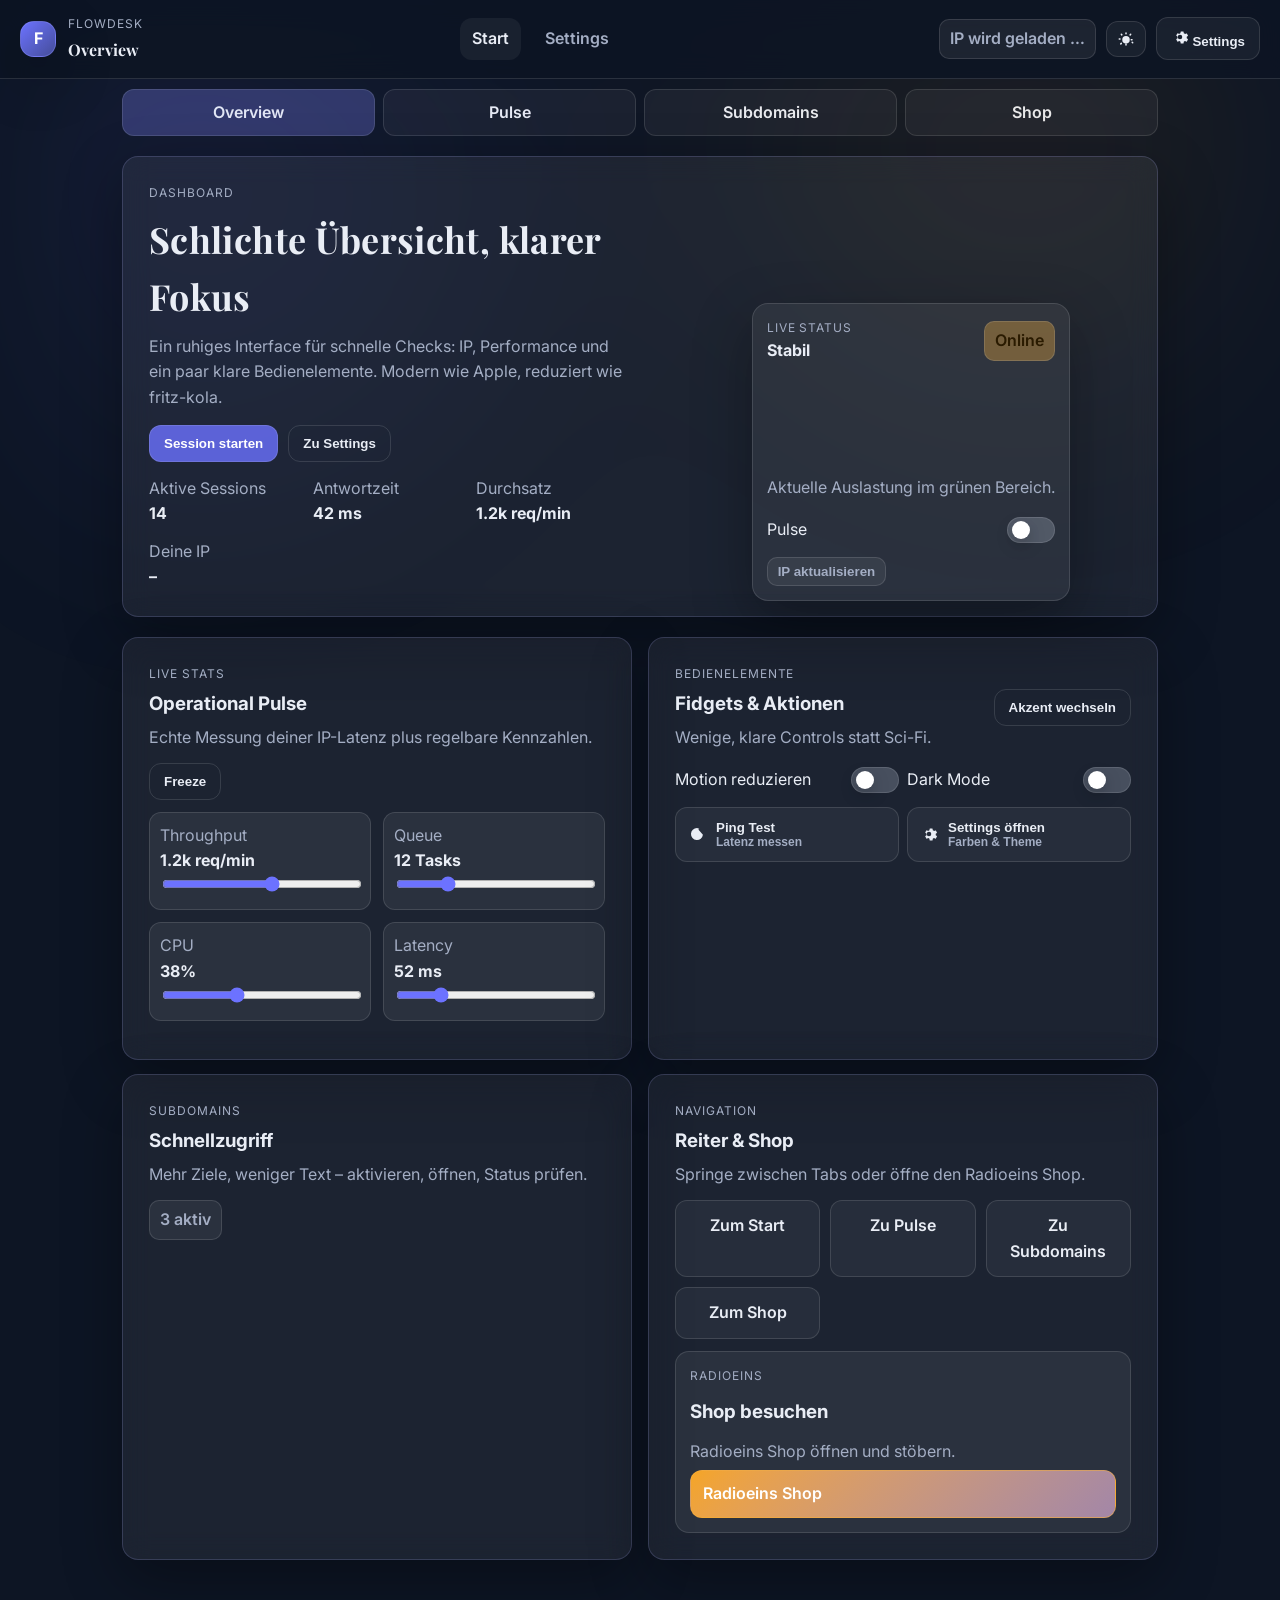
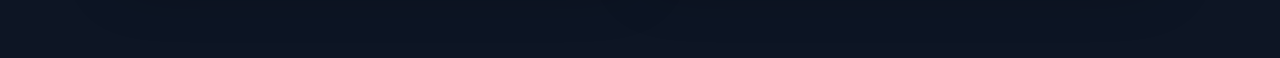
==== commit 0ecf0bd1: "Restyle UI with vector theme toggle and live latency" ====
--- a/index.html
+++ b/index.html
@@ -28,25 +28,44 @@
       </nav>
       <div class="top-actions">
         <span class="chip subtle" id="ip-chip">IP wird geladen …</span>
-        <label class="switch compact" aria-label="Theme wechseln">
-          <input type="checkbox" id="theme-toggle" />
-          <span class="slider"></span>
-        </label>
+        <button class="icon-btn" id="theme-toggle" aria-label="Theme wechseln">
+          <svg class="icon-svg" viewBox="0 0 24 24" aria-hidden="true">
+            <path
+              d="M12 3a1 1 0 0 1 1 1v1a1 1 0 1 1-2 0V4a1 1 0 0 1 1-1Zm0 15a5 5 0 1 0 0-10 5 5 0 0 0 0 10Zm9-5a1 1 0 0 1-1 1h-1a1 1 0 1 1 0-2h1a1 1 0 0 1 1 1Zm-8 7a1 1 0 1 1-2 0v-1a1 1 0 1 1 2 0v1Zm8.657-2.343a1 1 0 0 1-1.414 0l-.707-.707a1 1 0 1 1 1.414-1.414l.707.707a1 1 0 0 1 0 1.414ZM5.05 6.464A1 1 0 0 1 6.465 5.05l.707.707A1 1 0 0 1 5.757 7.17l-.707-.707Zm13.9 0-.707.707A1 1 0 1 1 16.83 5.757l.707-.707a1 1 0 1 1 1.414 1.414ZM5 12a1 1 0 0 1-1 1H3a1 1 0 1 1 0-2h1a1 1 0 0 1 1 1Zm1.464 6.536-.707.707a1 1 0 1 1-1.414-1.414l.707-.707a1 1 0 0 1 1.414 1.414Z"
+            />
+          </svg>
+          <svg class="icon-svg moon" viewBox="0 0 24 24" aria-hidden="true">
+            <path
+              d="M21 14.5A9.5 9.5 0 0 1 10.5 4a9.4 9.4 0 0 1 1.77-5A9.5 9.5 0 1 0 21 14.5Z"
+            />
+          </svg>
+        </button>
         <button class="primary ghost" id="quick-settings">
-          <span class="icon">⚙︎</span>
+          <svg class="icon-svg" viewBox="0 0 24 24" aria-hidden="true">
+            <path
+              d="M12 9a3 3 0 1 1 0 6 3 3 0 0 1 0-6Zm9 3.75a7.8 7.8 0 0 0-.06-.98l1.53-1.2a.5.5 0 0 0 .12-.63l-1.45-2.5a.5.5 0 0 0-.6-.22l-1.8.73a7.8 7.8 0 0 0-1.7-.98l-.27-1.9a.5.5 0 0 0-.5-.42h-2.9a.5.5 0 0 0-.5.42l-.27 1.9c-.6.23-1.17.54-1.7.9l-1.8-.76a.5.5 0 0 0-.6.22l-1.45 2.5a.5.5 0 0 0 .12.63l1.53 1.2a7.8 7.8 0 0 0 0 1.96l-1.53 1.2a.5.5 0 0 0-.12.63l1.45 2.5a.5.5 0 0 0 .6.22l1.8-.76c.53.36 1.1.67 1.7.9l.27 1.9a.5.5 0 0 0 .5.42h2.9a.5.5 0 0 0 .5-.42l.27-1.9c.6-.23 1.17-.54 1.7-.9l1.8.76a.5.5 0 0 0 .6-.22l1.45-2.5a.5.5 0 0 0-.12-.63l-1.53-1.2c.04-.32.06-.65.06-.98Z"
+            />
+          </svg>
           Settings
         </button>
       </div>
     </header>
 
+    <nav class="tab-bar">
+      <a class="tab active" href="#overview">Overview</a>
+      <a class="tab" href="#pulse">Pulse</a>
+      <a class="tab" href="#subdomains">Subdomains</a>
+      <a class="tab" href="#shop">Shop</a>
+    </nav>
+
     <main class="layout">
-      <section class="hero card classic slide-in">
+      <section id="overview" class="hero card classic slide-in">
         <div>
           <p class="eyebrow">Dashboard</p>
           <h1>Schlichte Übersicht, klarer Fokus</h1>
           <p class="muted">
-            Ein ruhiges Interface für schnelle Checks: IP, Performance, Sessions und ein
-            paar fähige Controls. Modern, aber nicht überfrachtet.
+            Ein ruhiges Interface für schnelle Checks: IP, Performance und ein paar klare
+            Bedienelemente. Modern wie Apple, reduziert wie fritz-kola.
           </p>
           <div class="hero-actions">
             <button class="primary" id="cta-start">Session starten</button>
@@ -78,7 +97,7 @@
                 <p class="eyebrow">Live Status</p>
                 <strong id="status-label">Stabil</strong>
               </div>
-              <span class="chip success" id="status-chip">Online</span>
+              <span class="chip status" id="status-chip">Online</span>
             </div>
             <div class="graph tight" id="sparkline">
               <div class="bar"></div>
@@ -102,13 +121,13 @@
         </div>
       </section>
 
-      <section class="grid two-col">
+      <section id="pulse" class="grid two-col">
         <article class="card classic slide-in">
           <div class="section-header">
             <div>
               <p class="eyebrow">Live Stats</p>
               <h3>Operational Pulse</h3>
-              <p class="muted">Simulierte Kennzahlen mit Schiebereglern und sanften Bewegungen.</p>
+              <p class="muted">Echte Messung deiner IP-Latenz plus regelbare Kennzahlen.</p>
             </div>
             <button class="ghost" id="freeze-stats">Freeze</button>
           </div>
@@ -169,14 +188,20 @@
               </label>
             </label>
             <button class="action-btn minimal" id="ping-test">
-              <span class="icon">↺</span>
+              <svg class="icon-svg" viewBox="0 0 24 24" aria-hidden="true">
+                <path d="M12 4v4l3-3m-3-1a8 8 0 1 0 7.9 9" />
+              </svg>
               <div>
                 <strong>Ping Test</strong>
                 <p class="muted small">Latenz messen</p>
               </div>
             </button>
             <button class="action-btn minimal" id="open-settings">
-              <span class="icon">⚙︎</span>
+              <svg class="icon-svg" viewBox="0 0 24 24" aria-hidden="true">
+                <path
+                  d="M12 9a3 3 0 1 1 0 6 3 3 0 0 1 0-6Zm9 3.75a7.8 7.8 0 0 0-.06-.98l1.53-1.2a.5.5 0 0 0 .12-.63l-1.45-2.5a.5.5 0 0 0-.6-.22l-1.8.73a7.8 7.8 0 0 0-1.7-.98l-.27-1.9a.5.5 0 0 0-.5-.42h-2.9a.5.5 0 0 0-.5.42l-.27 1.9c-.6.23-1.17.54-1.7.9l-1.8-.76a.5.5 0 0 0-.6.22l-1.45 2.5a.5.5 0 0 0 .12.63l1.53 1.2a7.8 7.8 0 0 0 0 1.96l-1.53 1.2a.5.5 0 0 0-.12.63l1.45 2.5a.5.5 0 0 0 .6.22l1.8-.76c.53.36 1.1.67 1.7.9l.27 1.9a.5.5 0 0 0 .5.42h2.9a.5.5 0 0 0 .5-.42l.27-1.9c.6-.23 1.17-.54 1.7-.9l1.8.76a.5.5 0 0 0 .6-.22l1.45-2.5a.5.5 0 0 0-.12-.63l-1.53-1.2c.04-.32.06-.65.06-.98Z"
+                />
+              </svg>
               <div>
                 <strong>Settings öffnen</strong>
                 <p class="muted small">Farben & Theme</p>
@@ -185,6 +210,43 @@
           </div>
         </article>
       </section>
+
+      <section id="subdomains" class="grid two-col">
+        <article class="card classic slide-in">
+          <div class="section-header">
+            <div>
+              <p class="eyebrow">Subdomains</p>
+              <h3>Schnellzugriff</h3>
+              <p class="muted">Mehr Ziele, weniger Text – aktivieren, öffnen, Status prüfen.</p>
+            </div>
+            <span class="chip subtle" id="active-label">3 aktiv</span>
+          </div>
+          <div class="subdomain-list" id="subdomain-list"></div>
+        </article>
+        <article class="card classic slide-in">
+          <div class="section-header">
+            <div>
+              <p class="eyebrow">Navigation</p>
+              <h3>Reiter & Shop</h3>
+              <p class="muted">Springe zwischen Tabs oder öffne den Radioeins Shop.</p>
+            </div>
+          </div>
+          <div class="shop-grid">
+            <a class="shop-card" href="#overview">Zum Start</a>
+            <a class="shop-card" href="#pulse">Zu Pulse</a>
+            <a class="shop-card" href="#subdomains">Zu Subdomains</a>
+            <a class="shop-card" href="#shop">Zum Shop</a>
+          </div>
+          <div class="shop-feature" id="shop">
+            <p class="eyebrow">Radioeins</p>
+            <h3>Shop besuchen</h3>
+            <p class="muted">Radioeins Shop öffnen und stöbern.</p>
+            <a class="primary shop-link" href="https://shop.radioeins.de" target="_blank" rel="noreferrer">
+              Radioeins Shop
+            </a>
+          </div>
+        </article>
+      </section>
     </main>
 
     <script src="script.js"></script>
--- a/styles.css
+++ b/styles.css
@@ -1,23 +1,24 @@
 :root {
-  --bg: #0f1624;
+  --bg: #0d1524;
   --card: rgba(255, 255, 255, 0.06);
   --text: #e9edf5;
-  --muted: #9ca7c0;
+  --muted: #a4aec4;
   --border: rgba(255, 255, 255, 0.12);
   --accent: #6c72ff;
-  --shadow: 0 18px 48px rgba(0, 0, 0, 0.32);
+  --accent-strong: #f5a524;
+  --shadow: 0 20px 60px rgba(0, 0, 0, 0.32);
   --classic: rgba(255, 255, 255, 0.08);
   color-scheme: dark;
 }
 
 :root[data-theme='light'] {
-  --bg: #f6f7fb;
-  --card: rgba(255, 255, 255, 0.94);
-  --text: #111827;
-  --muted: #55607a;
+  --bg: #f7f8fb;
+  --card: rgba(255, 255, 255, 0.96);
+  --text: #0f1624;
+  --muted: #5b647a;
   --border: rgba(0, 0, 0, 0.08);
-  --shadow: 0 14px 30px rgba(0, 0, 0, 0.12);
-  --classic: rgba(17, 24, 39, 0.03);
+  --shadow: 0 16px 36px rgba(0, 0, 0, 0.12);
+  --classic: rgba(15, 22, 41, 0.04);
   color-scheme: light;
 }
 
@@ -42,10 +43,10 @@
   position: fixed;
   inset: 0;
   pointer-events: none;
-  background: radial-gradient(circle at 15% 20%, rgba(108, 114, 255, 0.16), transparent 35%),
-    radial-gradient(circle at 80% 10%, rgba(86, 100, 230, 0.14), transparent 35%);
-  filter: blur(80px);
-  opacity: 0.55;
+  background: radial-gradient(circle at 15% 20%, rgba(108, 114, 255, 0.18), transparent 35%),
+    radial-gradient(circle at 80% 10%, rgba(245, 165, 36, 0.16), transparent 35%);
+  filter: blur(90px);
+  opacity: 0.5;
   z-index: 0;
 }
 
@@ -60,7 +61,7 @@
   gap: 10px;
   padding: 14px 20px;
   backdrop-filter: blur(14px);
-  background: color-mix(in srgb, var(--bg) 85%, transparent);
+  background: color-mix(in srgb, var(--bg) 88%, transparent);
   border-bottom: 1px solid var(--border);
 }
 
@@ -110,7 +111,7 @@
 .nav-links a:hover,
 .nav-links a.active {
   color: var(--text);
-  background: var(--card);
+  background: color-mix(in srgb, var(--card) 90%, transparent);
 }
 
 .top-actions {
@@ -118,6 +119,35 @@
   gap: 10px;
   align-items: center;
   flex-wrap: wrap;
+}
+
+.tab-bar {
+  display: grid;
+  grid-template-columns: repeat(auto-fit, minmax(120px, 1fr));
+  gap: 8px;
+  max-width: 1100px;
+  margin: 10px auto 0;
+  padding: 0 clamp(14px, 4vw, 32px);
+}
+
+.tab {
+  text-align: center;
+  padding: 10px 12px;
+  border-radius: 12px;
+  border: 1px solid var(--border);
+  background: color-mix(in srgb, var(--card) 85%, transparent);
+  color: var(--text);
+  text-decoration: none;
+  font-weight: 600;
+  transition: transform 120ms ease, background 180ms ease;
+}
+
+.tab:hover {
+  transform: translateY(-1px);
+}
+
+.tab.active {
+  background: color-mix(in srgb, var(--accent) 25%, var(--card));
 }
 
 .layout {
@@ -184,17 +214,6 @@
   margin-top: 14px;
 }
 
-.input {
-  flex: 1;
-  min-width: 240px;
-  padding: 12px 14px;
-  border-radius: 12px;
-  border: 1px solid var(--border);
-  background: color-mix(in srgb, var(--card) 80%, transparent);
-  color: var(--text);
-  font-size: 15px;
-}
-
 .primary,
 .ghost {
   border: 1px solid var(--border);
@@ -226,6 +245,36 @@
   background: color-mix(in srgb, var(--card) 85%, transparent);
 }
 
+.icon-btn {
+  border: 1px solid var(--border);
+  background: color-mix(in srgb, var(--card) 85%, transparent);
+  border-radius: 12px;
+  padding: 8px 10px;
+  display: inline-flex;
+  align-items: center;
+  gap: 6px;
+  cursor: pointer;
+  color: var(--text);
+}
+
+.icon-svg {
+  width: 18px;
+  height: 18px;
+  fill: currentColor;
+}
+
+.icon-svg.moon {
+  display: none;
+}
+
+[data-theme='dark'] .icon-svg {
+  display: none;
+}
+
+[data-theme='dark'] .icon-svg.moon {
+  display: inline-block;
+}
+
 .grid {
   display: grid;
   grid-template-columns: repeat(auto-fit, minmax(240px, 1fr));
@@ -263,6 +312,17 @@
 .chip.success {
   background: color-mix(in srgb, #10b981 25%, var(--card));
   color: #0b5d3e;
+}
+
+[data-theme='dark'] .chip.success,
+[data-theme='dark'] .chip.status {
+  background: color-mix(in srgb, var(--accent-strong) 35%, var(--card));
+  color: #2b1a01;
+}
+
+.chip.status {
+  background: color-mix(in srgb, var(--accent-strong) 30%, var(--card));
+  color: #2a1b01;
 }
 
 .chip.subtle {
@@ -634,22 +694,46 @@
   border-top: 1px dashed var(--border);
 }
 
+.shop-grid {
+  display: grid;
+  grid-template-columns: repeat(auto-fit, minmax(140px, 1fr));
+  gap: 10px;
+  margin: 12px 0;
+}
+
+.shop-card {
+  display: block;
+  text-align: center;
+  padding: 12px;
+  border-radius: 12px;
+  border: 1px solid var(--border);
+  background: color-mix(in srgb, var(--card) 80%, transparent);
+  color: var(--text);
+  text-decoration: none;
+  font-weight: 600;
+}
+
+.shop-feature {
+  border: 1px solid var(--border);
+  border-radius: 14px;
+  padding: 14px;
+  background: color-mix(in srgb, var(--card) 80%, var(--classic));
+  display: grid;
+  gap: 6px;
+}
+
+.shop-link {
+  display: inline-block;
+  text-decoration: none;
+  color: #fff;
+  border-radius: 12px;
+  padding: 10px 12px;
+  border: 1px solid color-mix(in srgb, var(--accent-strong) 50%, var(--border));
+  background: linear-gradient(135deg, var(--accent-strong), color-mix(in srgb, var(--accent) 60%, var(--accent-strong)));
+}
+
 input[type='range'] {
   accent-color: var(--accent);
-}
-
-.icon {
-  font-size: 16px;
-  display: inline-block;
-  margin-right: 6px;
-}
-
-.action-btn.minimal {
-  grid-template-columns: auto 1fr;
-}
-
-.switch.compact {
-  transform: scale(0.9);
 }
 
 .slide-in {
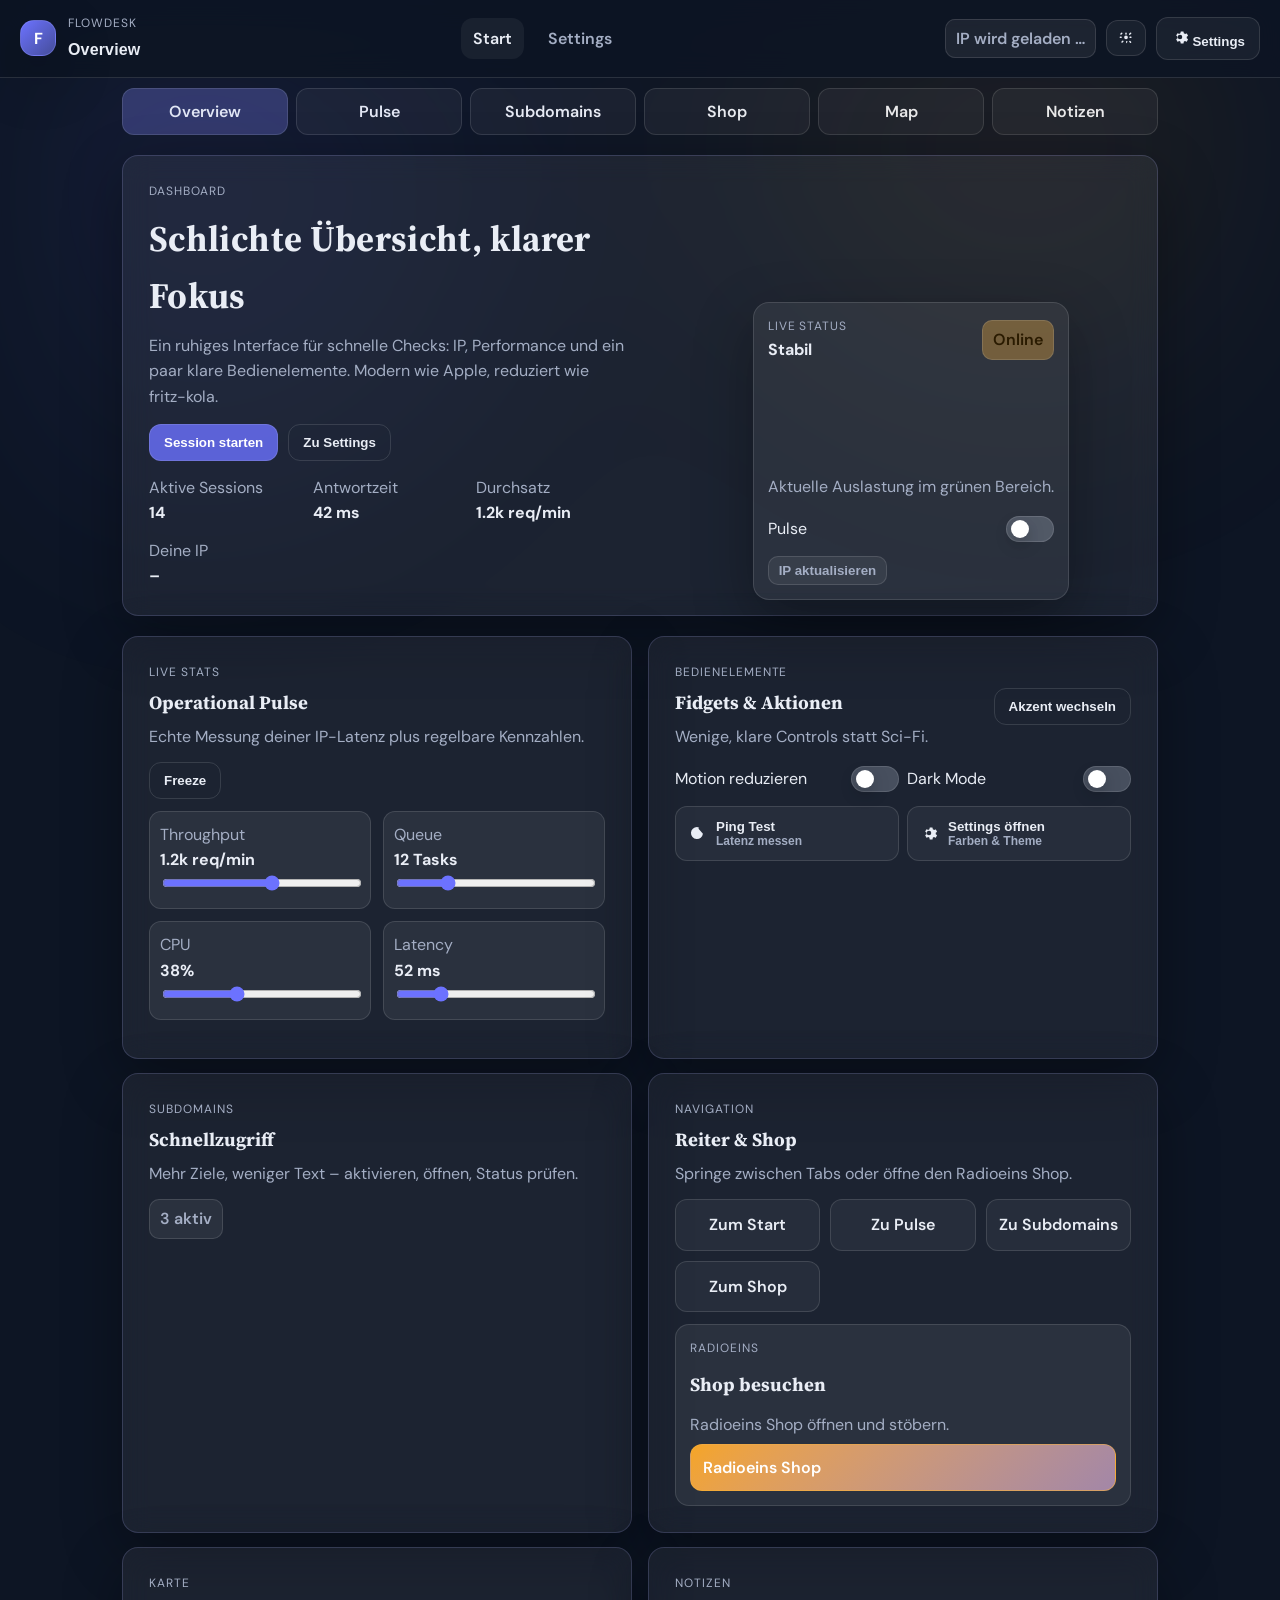
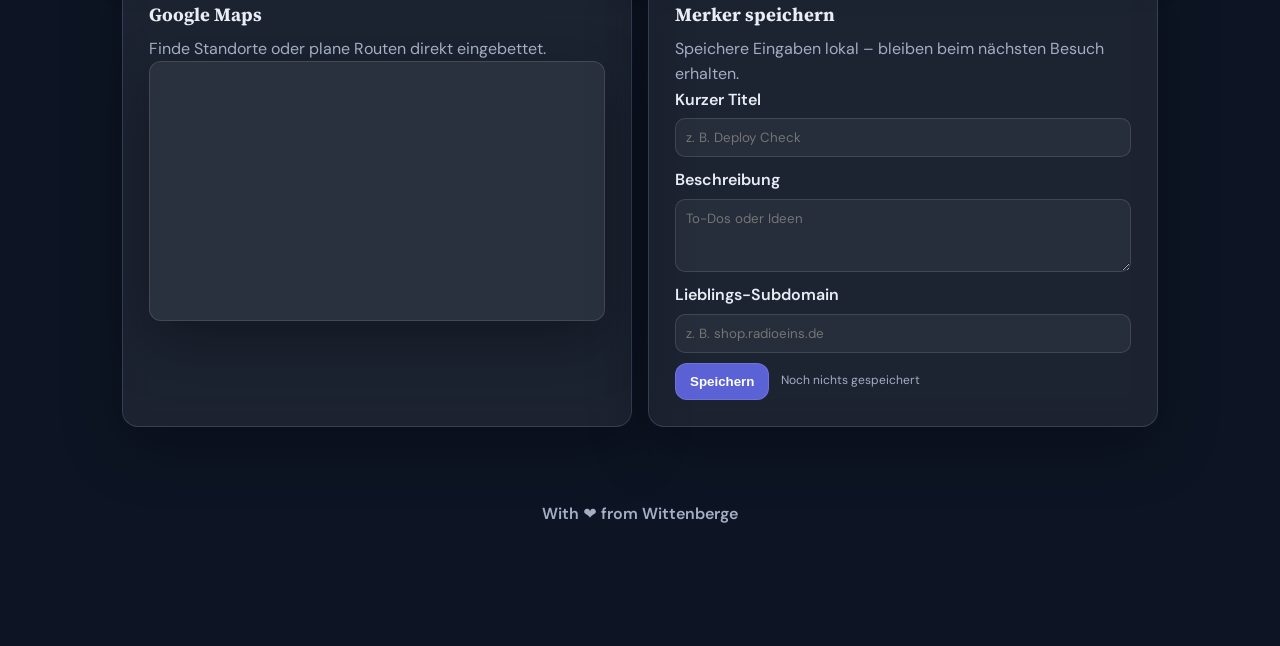
==== commit 8ea9ab2a: "Add map, notes storage, and classic tabbed layout" ====
--- a/index.html
+++ b/index.html
@@ -7,7 +7,7 @@
     <link rel="preconnect" href="https://fonts.googleapis.com" />
     <link rel="preconnect" href="https://fonts.gstatic.com" crossorigin />
     <link
-      href="https://fonts.googleapis.com/css2?family=Inter:wght@400;500;600;700&family=Playfair+Display:wght@600&display=swap"
+      href="https://fonts.googleapis.com/css2?family=DM+Sans:wght@400;500;600;700&family=Source+Serif+4:wght@600&display=swap"
       rel="stylesheet"
     />
     <link rel="stylesheet" href="styles.css" />
@@ -29,15 +29,13 @@
       <div class="top-actions">
         <span class="chip subtle" id="ip-chip">IP wird geladen …</span>
         <button class="icon-btn" id="theme-toggle" aria-label="Theme wechseln">
-          <svg class="icon-svg" viewBox="0 0 24 24" aria-hidden="true">
+          <svg class="icon-svg sun" viewBox="0 0 24 24" aria-hidden="true">
             <path
-              d="M12 3a1 1 0 0 1 1 1v1a1 1 0 1 1-2 0V4a1 1 0 0 1 1-1Zm0 15a5 5 0 1 0 0-10 5 5 0 0 0 0 10Zm9-5a1 1 0 0 1-1 1h-1a1 1 0 1 1 0-2h1a1 1 0 0 1 1 1Zm-8 7a1 1 0 1 1-2 0v-1a1 1 0 1 1 2 0v1Zm8.657-2.343a1 1 0 0 1-1.414 0l-.707-.707a1 1 0 1 1 1.414-1.414l.707.707a1 1 0 0 1 0 1.414ZM5.05 6.464A1 1 0 0 1 6.465 5.05l.707.707A1 1 0 0 1 5.757 7.17l-.707-.707Zm13.9 0-.707.707A1 1 0 1 1 16.83 5.757l.707-.707a1 1 0 1 1 1.414 1.414ZM5 12a1 1 0 0 1-1 1H3a1 1 0 1 1 0-2h1a1 1 0 0 1 1 1Zm1.464 6.536-.707.707a1 1 0 1 1-1.414-1.414l.707-.707a1 1 0 0 1 1.414 1.414Z"
+              d="M12 4.5a1 1 0 0 1 1 1v1.05a1 1 0 1 1-2 0V5.5a1 1 0 0 1 1-1Zm0 9a2.5 2.5 0 1 0 0-5 2.5 2.5 0 0 0 0 5Zm7.5-2.5a1 1 0 0 1-1 1h-1.05a1 1 0 1 1 0-2H18.5a1 1 0 0 1 1 1Zm-6.5 8a1 1 0 0 1-1-1v-1.05a1 1 0 1 1 2 0V17a1 1 0 0 1-1 1Zm-6.5-8a1 1 0 0 1-1 1H4.45a1 1 0 1 1 0-2H5.5a1 1 0 0 1 1 1Zm9.9-4.95 1.05-1.05a1 1 0 1 1 1.4 1.42l-1.04 1.03a1 1 0 1 1-1.41-1.4Zm2.45 10.9a1 1 0 0 1-1.4 1.41l-1.05-1.05a1 1 0 0 1 1.41-1.4l1.04 1.04ZM6.05 7.37a1 1 0 1 1-1.4-1.41l1.04-1.04a1 1 0 0 1 1.41 1.4L6.05 7.37Zm0 9.26 1.05-1.05a1 1 0 0 1 1.41 1.41l-1.04 1.04a1 1 0 1 1-1.42-1.4Z"
             />
           </svg>
           <svg class="icon-svg moon" viewBox="0 0 24 24" aria-hidden="true">
-            <path
-              d="M21 14.5A9.5 9.5 0 0 1 10.5 4a9.4 9.4 0 0 1 1.77-5A9.5 9.5 0 1 0 21 14.5Z"
-            />
+            <path d="M20 14.5A8.5 8.5 0 0 1 9.5 4 7.5 7.5 0 1 0 20 14.5Z" />
           </svg>
         </button>
         <button class="primary ghost" id="quick-settings">
@@ -51,11 +49,13 @@
       </div>
     </header>
 
-    <nav class="tab-bar">
-      <a class="tab active" href="#overview">Overview</a>
-      <a class="tab" href="#pulse">Pulse</a>
-      <a class="tab" href="#subdomains">Subdomains</a>
-      <a class="tab" href="#shop">Shop</a>
+    <nav class="tab-bar" role="tablist">
+      <a class="tab active" data-target="overview" role="tab">Overview</a>
+      <a class="tab" data-target="pulse" role="tab">Pulse</a>
+      <a class="tab" data-target="subdomains" role="tab">Subdomains</a>
+      <a class="tab" data-target="shop" role="tab">Shop</a>
+      <a class="tab" data-target="map" role="tab">Map</a>
+      <a class="tab" data-target="notes" role="tab">Notizen</a>
     </nav>
 
     <main class="layout">
@@ -241,14 +241,62 @@
             <p class="eyebrow">Radioeins</p>
             <h3>Shop besuchen</h3>
             <p class="muted">Radioeins Shop öffnen und stöbern.</p>
-            <a class="primary shop-link" href="https://shop.radioeins.de" target="_blank" rel="noreferrer">
+            <a
+              class="primary shop-link"
+              href="https://www.rbb-online-shop.de/tv-radio/radioeins"
+              target="_blank"
+              rel="noreferrer"
+            >
               Radioeins Shop
             </a>
           </div>
         </article>
       </section>
+
+      <section id="map" class="grid two-col">
+        <article class="card classic slide-in">
+          <p class="eyebrow">Karte</p>
+          <h3>Google Maps</h3>
+          <p class="muted">Finde Standorte oder plane Routen direkt eingebettet.</p>
+          <div class="map-frame">
+            <iframe
+              title="Google Maps Wittenberge"
+              src="https://www.google.com/maps/embed?pb=!1m18!1m12!1m3!1d2407.410661893091!2d11.7405!3d52.9967!2m3!1f0!2f0!3f0!3m2!1i1024!2i768!4f13.1!3m3!1m2!1s0x47ac1d7a2cc1c5f9%3A0x6f5e60ef749acd7c!2sWittenberge!5e0!3m2!1sde!2sde!4v1700000000000!5m2!1sde!2sde"
+              allowfullscreen=""
+              loading="lazy"
+              referrerpolicy="no-referrer-when-downgrade"
+            ></iframe>
+          </div>
+        </article>
+        <article id="notes" class="card classic slide-in">
+          <p class="eyebrow">Notizen</p>
+          <h3>Merker speichern</h3>
+          <p class="muted">Speichere Eingaben lokal – bleiben beim nächsten Besuch erhalten.</p>
+          <form id="notes-form" class="notes-form">
+            <label>
+              Kurzer Titel
+              <input type="text" id="note-title" name="noteTitle" placeholder="z. B. Deploy Check" />
+            </label>
+            <label>
+              Beschreibung
+              <textarea id="note-body" name="noteBody" rows="3" placeholder="To-Dos oder Ideen"></textarea>
+            </label>
+            <label>
+              Lieblings-Subdomain
+              <input type="text" id="note-subdomain" name="noteSubdomain" placeholder="z. B. shop.radioeins.de" />
+            </label>
+            <div class="notes-actions">
+              <button class="primary" type="submit">Speichern</button>
+              <span class="muted small" id="note-status">Noch nichts gespeichert</span>
+            </div>
+          </form>
+        </article>
+      </section>
     </main>
 
+    <footer class="footer">
+      <p>With ❤️ from Wittenberge</p>
+    </footer>
     <script src="script.js"></script>
   </body>
 </html>
--- a/styles.css
+++ b/styles.css
@@ -30,7 +30,7 @@
 
 body {
   margin: 0;
-  font-family: 'Inter', system-ui, -apple-system, sans-serif;
+  font-family: 'DM Sans', system-ui, -apple-system, sans-serif;
   background: var(--bg);
   color: var(--text);
   min-height: 100vh;
@@ -140,6 +140,7 @@
   text-decoration: none;
   font-weight: 600;
   transition: transform 120ms ease, background 180ms ease;
+  cursor: pointer;
 }
 
 .tab:hover {
@@ -187,10 +188,16 @@
   margin-bottom: 20px;
 }
 
+.hero h1,
+h2,
+h3 {
+  font-family: 'Source Serif 4', 'DM Sans', serif;
+}
+
 .hero h1 {
   margin: 8px 0;
   font-size: clamp(26px, 4vw, 36px);
-  font-family: 'Playfair Display', 'Inter', sans-serif;
+  font-family: 'Source Serif 4', 'DM Sans', serif;
   letter-spacing: 0.01em;
 }
 
@@ -740,6 +747,57 @@
   animation: slide-in 420ms ease 1;
 }
 
+.map-frame {
+  border: 1px solid var(--border);
+  border-radius: 12px;
+  overflow: hidden;
+  height: 260px;
+  box-shadow: var(--shadow);
+  background: color-mix(in srgb, var(--card) 80%, var(--classic));
+}
+
+.map-frame iframe {
+  width: 100%;
+  height: 100%;
+  border: 0;
+}
+
+.notes-form {
+  display: grid;
+  gap: 10px;
+}
+
+.notes-form label {
+  display: grid;
+  gap: 6px;
+  font-weight: 600;
+  color: var(--text);
+}
+
+.notes-form input,
+.notes-form textarea {
+  border: 1px solid var(--border);
+  border-radius: 10px;
+  padding: 10px;
+  background: color-mix(in srgb, var(--card) 80%, transparent);
+  color: var(--text);
+  font-family: 'DM Sans', system-ui, sans-serif;
+}
+
+.notes-actions {
+  display: flex;
+  align-items: center;
+  gap: 12px;
+  flex-wrap: wrap;
+}
+
+.footer {
+  text-align: center;
+  padding: 24px 16px 40px;
+  color: var(--muted);
+  font-weight: 600;
+}
+
 @keyframes slide-in {
   from {
     transform: translateY(12px);
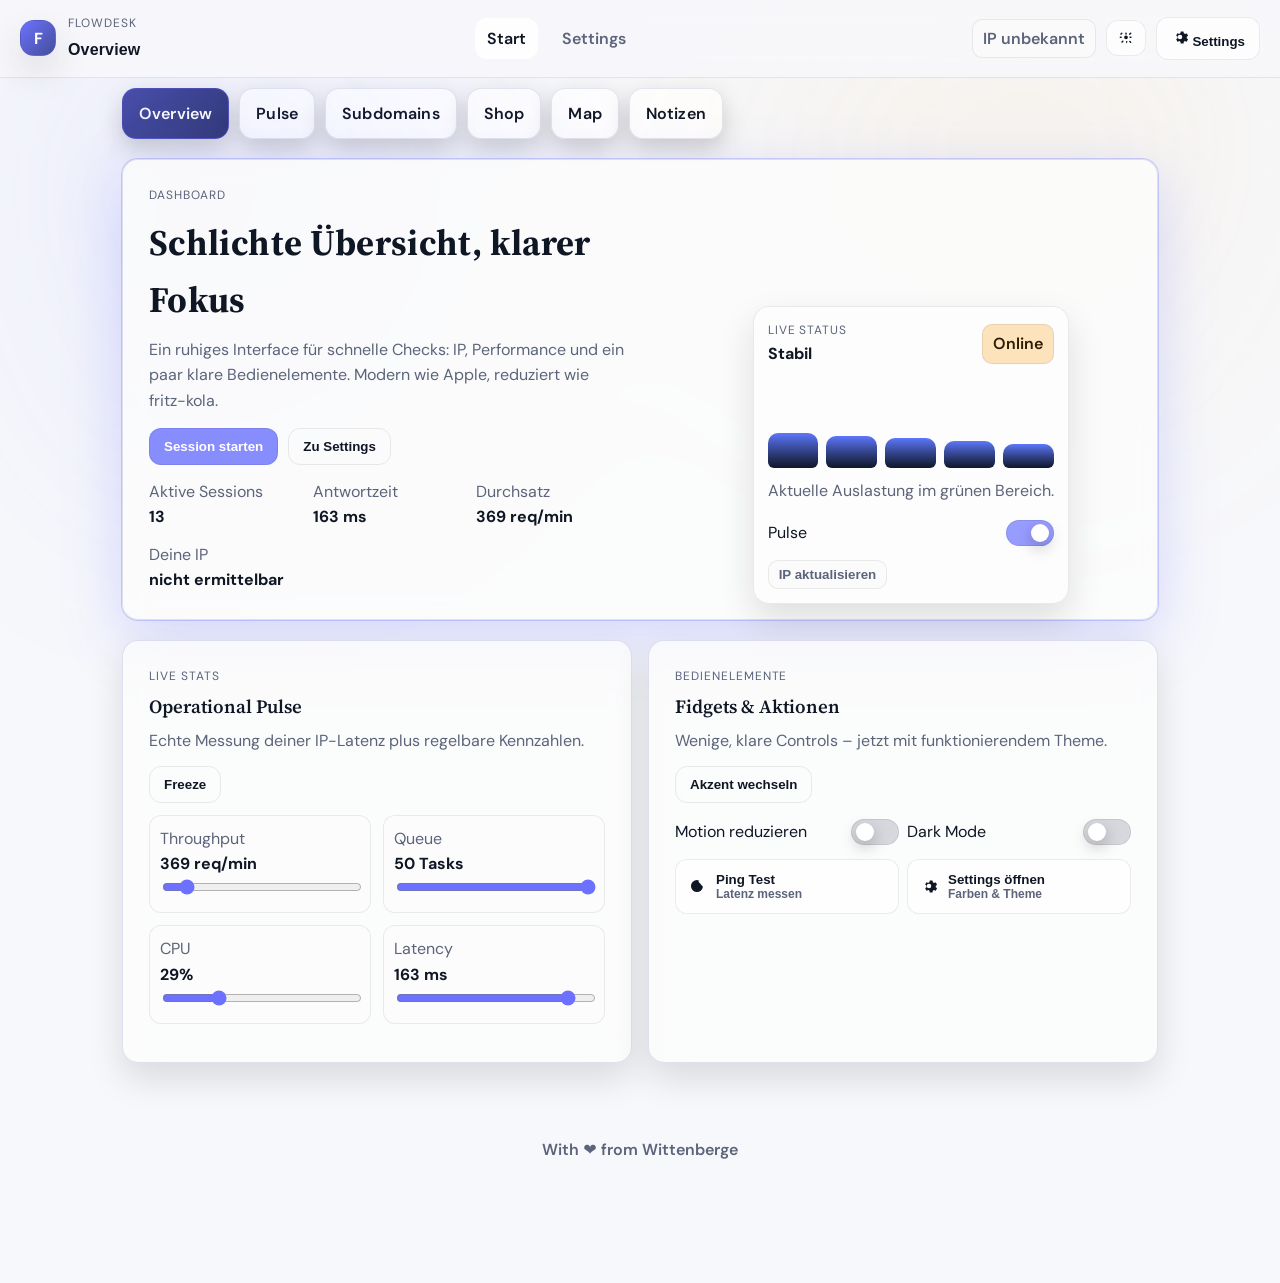
==== commit b2af25c6: "Merge f514a6a34826e368b75d8ae1a899609c1c904df8 into 2d33136f84177d8a5671712e33e032989b1aacc8" ====
--- a/index.html
+++ b/index.html
@@ -49,13 +49,13 @@
       </div>
     </header>
 
-    <nav class="tab-bar" role="tablist">
-      <a class="tab active" data-target="overview" role="tab">Overview</a>
-      <a class="tab" data-target="pulse" role="tab">Pulse</a>
-      <a class="tab" data-target="subdomains" role="tab">Subdomains</a>
-      <a class="tab" data-target="shop" role="tab">Shop</a>
-      <a class="tab" data-target="map" role="tab">Map</a>
-      <a class="tab" data-target="notes" role="tab">Notizen</a>
+    <nav class="pill-nav" role="tablist">
+      <a class="pill active" href="./index.html">Overview</a>
+      <a class="pill" href="./pulse.html">Pulse</a>
+      <a class="pill" href="./subdomains.html">Subdomains</a>
+      <a class="pill" href="./shop.html">Shop</a>
+      <a class="pill" href="./map.html">Map</a>
+      <a class="pill" href="./notes.html">Notizen</a>
     </nav>
 
     <main class="layout">
@@ -168,7 +168,7 @@
             <div>
               <p class="eyebrow">Bedienelemente</p>
               <h3>Fidgets & Aktionen</h3>
-              <p class="muted">Wenige, klare Controls statt Sci-Fi.</p>
+              <p class="muted">Wenige, klare Controls – jetzt mit funktionierendem Theme.</p>
             </div>
             <button class="ghost" id="accent-random">Akzent wechseln</button>
           </div>
@@ -210,88 +210,6 @@
           </div>
         </article>
       </section>
-
-      <section id="subdomains" class="grid two-col">
-        <article class="card classic slide-in">
-          <div class="section-header">
-            <div>
-              <p class="eyebrow">Subdomains</p>
-              <h3>Schnellzugriff</h3>
-              <p class="muted">Mehr Ziele, weniger Text – aktivieren, öffnen, Status prüfen.</p>
-            </div>
-            <span class="chip subtle" id="active-label">3 aktiv</span>
-          </div>
-          <div class="subdomain-list" id="subdomain-list"></div>
-        </article>
-        <article class="card classic slide-in">
-          <div class="section-header">
-            <div>
-              <p class="eyebrow">Navigation</p>
-              <h3>Reiter & Shop</h3>
-              <p class="muted">Springe zwischen Tabs oder öffne den Radioeins Shop.</p>
-            </div>
-          </div>
-          <div class="shop-grid">
-            <a class="shop-card" href="#overview">Zum Start</a>
-            <a class="shop-card" href="#pulse">Zu Pulse</a>
-            <a class="shop-card" href="#subdomains">Zu Subdomains</a>
-            <a class="shop-card" href="#shop">Zum Shop</a>
-          </div>
-          <div class="shop-feature" id="shop">
-            <p class="eyebrow">Radioeins</p>
-            <h3>Shop besuchen</h3>
-            <p class="muted">Radioeins Shop öffnen und stöbern.</p>
-            <a
-              class="primary shop-link"
-              href="https://www.rbb-online-shop.de/tv-radio/radioeins"
-              target="_blank"
-              rel="noreferrer"
-            >
-              Radioeins Shop
-            </a>
-          </div>
-        </article>
-      </section>
-
-      <section id="map" class="grid two-col">
-        <article class="card classic slide-in">
-          <p class="eyebrow">Karte</p>
-          <h3>Google Maps</h3>
-          <p class="muted">Finde Standorte oder plane Routen direkt eingebettet.</p>
-          <div class="map-frame">
-            <iframe
-              title="Google Maps Wittenberge"
-              src="https://www.google.com/maps/embed?pb=!1m18!1m12!1m3!1d2407.410661893091!2d11.7405!3d52.9967!2m3!1f0!2f0!3f0!3m2!1i1024!2i768!4f13.1!3m3!1m2!1s0x47ac1d7a2cc1c5f9%3A0x6f5e60ef749acd7c!2sWittenberge!5e0!3m2!1sde!2sde!4v1700000000000!5m2!1sde!2sde"
-              allowfullscreen=""
-              loading="lazy"
-              referrerpolicy="no-referrer-when-downgrade"
-            ></iframe>
-          </div>
-        </article>
-        <article id="notes" class="card classic slide-in">
-          <p class="eyebrow">Notizen</p>
-          <h3>Merker speichern</h3>
-          <p class="muted">Speichere Eingaben lokal – bleiben beim nächsten Besuch erhalten.</p>
-          <form id="notes-form" class="notes-form">
-            <label>
-              Kurzer Titel
-              <input type="text" id="note-title" name="noteTitle" placeholder="z. B. Deploy Check" />
-            </label>
-            <label>
-              Beschreibung
-              <textarea id="note-body" name="noteBody" rows="3" placeholder="To-Dos oder Ideen"></textarea>
-            </label>
-            <label>
-              Lieblings-Subdomain
-              <input type="text" id="note-subdomain" name="noteSubdomain" placeholder="z. B. shop.radioeins.de" />
-            </label>
-            <div class="notes-actions">
-              <button class="primary" type="submit">Speichern</button>
-              <span class="muted small" id="note-status">Noch nichts gespeichert</span>
-            </div>
-          </form>
-        </article>
-      </section>
     </main>
 
     <footer class="footer">
--- a/styles.css
+++ b/styles.css
@@ -121,34 +121,39 @@
   flex-wrap: wrap;
 }
 
-.tab-bar {
-  display: grid;
-  grid-template-columns: repeat(auto-fit, minmax(120px, 1fr));
-  gap: 8px;
+.pill-nav {
+  display: flex;
+  flex-wrap: wrap;
+  gap: 10px;
   max-width: 1100px;
   margin: 10px auto 0;
   padding: 0 clamp(14px, 4vw, 32px);
 }
 
-.tab {
+.pill {
   text-align: center;
-  padding: 10px 12px;
-  border-radius: 12px;
-  border: 1px solid var(--border);
+  padding: 12px 16px;
+  border-radius: 14px;
+  border: 1px solid color-mix(in srgb, var(--border) 80%, var(--accent) 5%);
   background: color-mix(in srgb, var(--card) 85%, transparent);
   color: var(--text);
   text-decoration: none;
   font-weight: 600;
-  transition: transform 120ms ease, background 180ms ease;
+  letter-spacing: 0.01em;
+  transition: transform 140ms ease, background 200ms ease, border-color 200ms ease, box-shadow 220ms ease;
   cursor: pointer;
-}
-
-.tab:hover {
+  box-shadow: 0 10px 24px rgba(0, 0, 0, 0.18);
+}
+
+.pill:hover {
   transform: translateY(-1px);
-}
-
-.tab.active {
-  background: color-mix(in srgb, var(--accent) 25%, var(--card));
+  border-color: color-mix(in srgb, var(--accent) 20%, var(--border));
+}
+
+.pill.active {
+  background: linear-gradient(135deg, color-mix(in srgb, var(--accent) 55%, #1a1f3c), color-mix(in srgb, var(--accent) 35%, #0f1624));
+  color: #fff;
+  border-color: color-mix(in srgb, var(--accent) 40%, var(--border));
 }
 
 .layout {
@@ -192,6 +197,11 @@
 h2,
 h3 {
   font-family: 'Source Serif 4', 'DM Sans', serif;
+}
+
+h2,
+h3 {
+  font-weight: 600;
 }
 
 .hero h1 {
